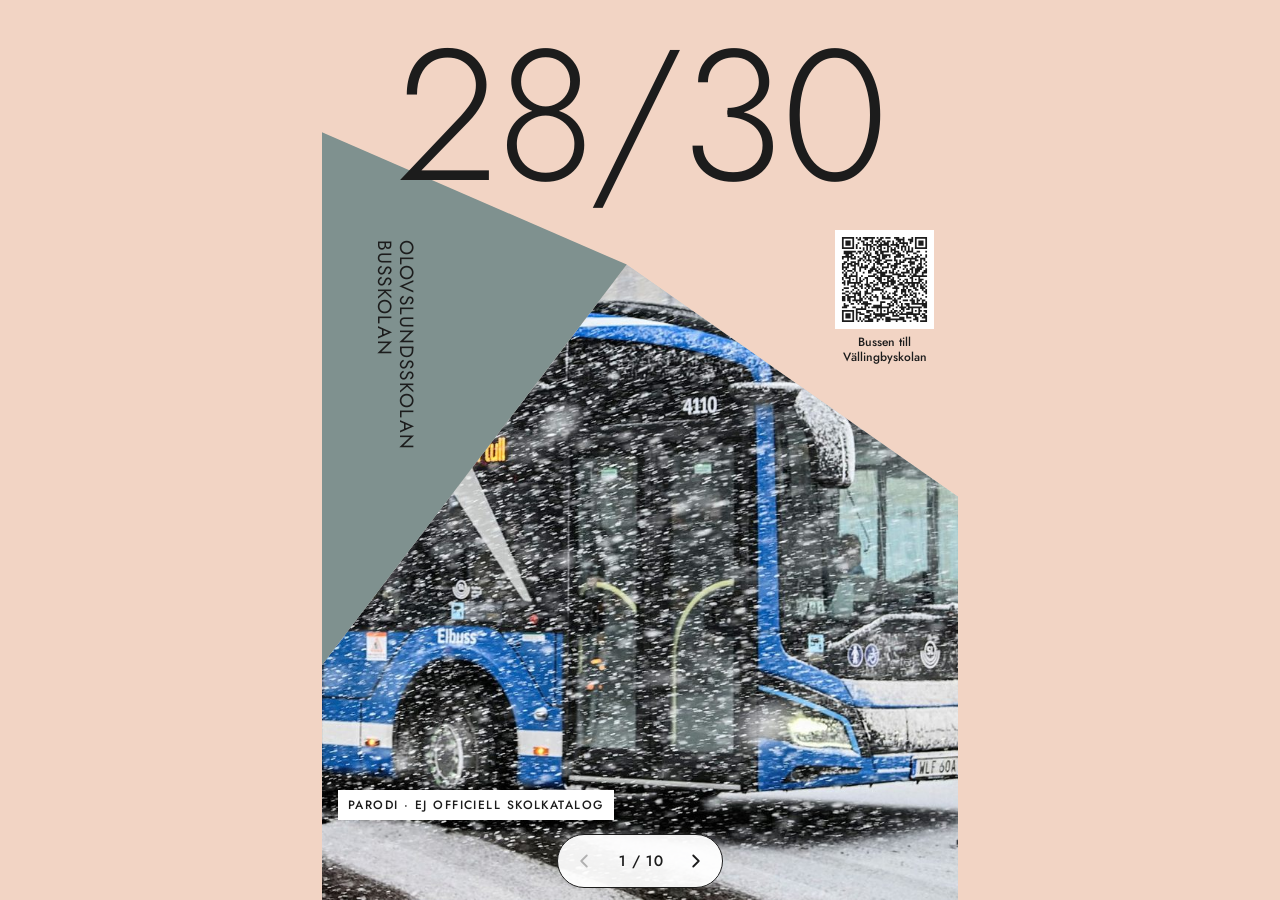
==== site/index.html @ 9726ee23 "Lägg till svajpbar hemsida för skolkatalogen 28/30 Statisk sida i site/ med tio sidor som bläddras i" ====
<!doctype html>
<html lang="sv">
<head>
<meta charset="utf-8">
<meta name="viewport" content="width=device-width, initial-scale=1, viewport-fit=cover">
<meta http-equiv="Content-Security-Policy" content="default-src 'self'; img-src 'self' data:; style-src 'self' 'unsafe-inline'; font-src 'self'; script-src 'self'; object-src 'none'; base-uri 'none'; form-action 'none'">
<title>Skolkatalog 28/30 · Olovslundsskolan (parodi)</title>
<meta name="description" content="En parodi på skolkatalogen: varje klass får en buss i stället för ett klassfoto. Skriv under protestlistan mot evakueringen av Olovslundsskolan.">
<link rel="canonical" href="https://www.lokalevakueringolovslundsskolan.nu/">
<meta name="theme-color" content="#F2D4C4">
<meta property="og:type" content="website">
<meta property="og:locale" content="sv_SE">
<meta property="og:url" content="https://www.lokalevakueringolovslundsskolan.nu/">
<meta property="og:title" content="Skolkatalog 28/30 · Olovslundsskolan (parodi)">
<meta property="og:description" content="Varje klass får en buss i stället för ett klassfoto. Skriv under protestlistan mot evakueringen av Olovslundsskolan.">
<meta property="og:image" content="https://www.lokalevakueringolovslundsskolan.nu/img/og-bild.jpg">
<meta name="twitter:card" content="summary_large_image">
<link rel="icon" href="favicon.svg" type="image/svg+xml">
<link rel="preload" href="fonts/jost-latin-300-normal.woff2" as="font" type="font/woff2" crossorigin>
<link rel="preload" href="fonts/jost-latin-500-normal.woff2" as="font" type="font/woff2" crossorigin>
<link rel="stylesheet" href="styles.css">
</head>
<body>
<main class="deck" id="deck" aria-label="Skolkatalog 28/30, bläddra i sidled">

  <section class="slide slide--cover" id="sida-1" aria-label="Sida 1 av 10: omslag">
    <div class="cover">
      <div class="cover__photo">
        <img src="img/buss-4110-linje2.jpg" alt="Blå elbuss på linje 2 mot Norrtull i kraftigt snöfall">
      </div>
      <div class="cover__triangle" aria-hidden="true"></div>
      <h1 class="cover__year"><span class="visually-hidden">Skolkatalog </span>28/30</h1>
      <p class="cover__schools">Olovslundsskolan<br>Busskolan</p>
      <a class="cover__qr" href="https://www.google.com/maps/dir//V%C3%A4llingbyskolan,+Stockholm/data=!4m4!4m3!2m1!5e0!3e3" rel="noopener">
        <img src="img/qr-bussresa.svg" alt="">
        <span>Bussen till<br>Vällingbyskolan</span>
      </a>
      <p class="cover__parody">Parodi · ej officiell skolkatalog</p>
    </div>
  </section>

  <section class="slide" id="sida-2" aria-label="Sida 2 av 10: läs först">
    <span class="corner" aria-hidden="true"></span>
    <div class="page">
      <p class="kicker">Skolkatalog 28/30</p>
      <h2 class="intro__title">Det här är ingen vanlig skolkatalog</h2>
      <p class="lead">Det är en parodi. I stället för klassfoton visar varje klass en buss. Om förslaget går igenom flyttar Olovslundsskolan till en paviljong i Vällingby, och de yngsta eleverna till Ålstensskolan. Då blir bussen en del av skoldagen för många barn.</p>

      <h3 class="intro__sub">Vad kommunen säger</h3>
      <p class="source">Sammanfattning av föräldrarnas anteckningar från mötet med förvaltningen och rektor.</p>
      <ol class="points">
        <li><div><strong>Varför evakuering?</strong>Ett föreläggande från miljöförvaltningen 2017 om bristande ventilation, och tekniska installationer som nått slutet av sin livslängd. En planerad utbyggnad stoppades på grund av minskande elevkullar, och ett nytt inriktningsbeslut togs i juni 2025.</div></li>
        <li><div><strong>Förslaget</strong>Enligt förvaltningen finns ingen enskild skola i Bromma som kan ta emot alla elever. Den stora paviljongen i Vällingby, plus Ålstensskolan för de yngre eleverna, beskrivs som den enda tillgängliga lösningen.</div></li>
        <li><div><strong>Varför inte en paviljong i närområdet?</strong>Föräldrar har frågat varför man inte bygger en lokal paviljong och lånar specialsalar på skolor i närheten. Svaret: skolan kan inte evakueras delvis eftersom ventilationen inte går att stänga av i sektioner, och schemat för lärarna blir ohållbart över för många enheter. Rektor delar den bedömningen.</div></li>
        <li><div><strong>Var är underlaget?</strong>Föräldrar har bett om underlag som visar varför andra lösningar och tomter valts bort. Förvaltningen medger att det finns väldigt lite dokumentation, eftersom bedömningarna görs löpande av handläggare innan tjänsteutlåtandet skrivs.</div></li>
      </ol>

      <div class="ctas">
        <a class="cta" href="https://www.skrivunder.com/stoppa_evakueringen_av_olovslundsskolan_till_vallingbyskolan" rel="noopener">
          <img src="img/qr-protestlista.svg" alt="">
          <span><span class="cta__title">Skriv under protestlistan</span><span class="cta__text">Stoppa evakueringen av Olovslundsskolan till Vällingbyskolan</span></span>
        </a>
        <a class="cta" href="https://www.google.com/maps/dir//V%C3%A4llingbyskolan,+Stockholm/data=!4m4!4m3!2m1!5e0!3e3" rel="noopener">
          <img src="img/qr-bussresa.svg" alt="">
          <span><span class="cta__title">Testa resan själv</span><span class="cta__text">Med buss från där du står till Vällingbyskolan (Google Maps)</span></span>
        </a>
      </div>

      <p class="contact">Kontakt: <a href="mailto:olovslundsskolanforaldrar@gmail.com">olovslundsskolanforaldrar@gmail.com</a></p>
      <p class="footnote">Parodi. Inte utgiven av Olovslundsskolan, Stockholms stad eller SL.</p>
    </div>
  </section>

  <section class="slide" id="sida-3" aria-label="Sida 3 av 10: förskoleklass">
    <span class="corner" aria-hidden="true"></span>
    <div class="page">
      <header class="year"><span class="year__num" aria-hidden="true">F</span><h2 class="year__label">Förskoleklass</h2></header>
      <div class="cards">
        <figure class="card card--big">
          <div class="photo" style="--pos: 70% 50%"><img src="img/buss-4110-linje2.jpg" alt="Blå elbuss på linje 2 mot Norrtull i kraftigt snöfall" loading="lazy"><span class="badge">Linje 2</span></div>
          <figcaption>Klass FA</figcaption>
        </figure>
        <figure class="card">
          <div class="photo" style="--pos: 60% 55%"><img src="img/gula-husen.jpg" alt="Röda bussar på en snöig väg mellan gula trähus" loading="lazy"></div>
          <figcaption>Klass FB</figcaption>
        </figure>
        <figure class="card">
          <div class="photo" style="--pos: 40% 45%"><img src="img/ledbuss-445.jpg" alt="Röd ledbuss med skylten 445 Slussen, snett i ett dike i snön" loading="lazy"><span class="badge">Linje 445</span></div>
          <figcaption>Klass FC</figcaption>
        </figure>
      </div>
    </div>
  </section>

  <section class="slide" id="sida-4" aria-label="Sida 4 av 10: årskurs 1">
    <span class="corner" aria-hidden="true"></span>
    <div class="page">
      <header class="year"><span class="year__num" aria-hidden="true">1</span><h2 class="year__label">Årskurs 1</h2></header>
      <div class="cards">
        <figure class="card card--big">
          <div class="photo" style="--pos: 50% 45%"><img src="img/buss-5536.jpg" alt="Människor i varselvästar och vinterkläder trycker på en röd buss i blåskymning" loading="lazy"></div>
          <figcaption>Klass 1A</figcaption>
        </figure>
        <figure class="card">
          <div class="photo" style="--pos: 30% 55%"><img src="img/scania-1615.jpg" alt="Röd Scania-buss på en snöig väg" loading="lazy"></div>
          <figcaption>Klass 1B</figcaption>
        </figure>
        <figure class="card">
          <div class="photo" style="--pos: 75% 50%"><img src="img/scania-1613.jpg" alt="Röd Scania-buss täckt av snö på en skogsväg" loading="lazy"></div>
          <figcaption>Klass 1C</figcaption>
        </figure>
      </div>
    </div>
  </section>

  <section class="slide" id="sida-5" aria-label="Sida 5 av 10: årskurs 2">
    <span class="corner" aria-hidden="true"></span>
    <div class="page">
      <header class="year"><span class="year__num" aria-hidden="true">2</span><h2 class="year__label">Årskurs 2</h2></header>
      <div class="cards">
        <figure class="card card--big">
          <div class="photo"><img src="img/bla-bussar-snostorm.jpg" alt="Blå bussar i kraftigt snöfall på en trafikled" loading="lazy"></div>
          <figcaption>Klass 2A</figcaption>
        </figure>
        <figure class="card">
          <div class="photo" style="--zoom: 1.6; --origin: 85% 30%"><img src="img/buss-4110-linje2.jpg" alt="Fronten på en blå elbuss med skylten 2 Norrtull i snöfall" loading="lazy"><span class="badge">Linje 2</span></div>
          <figcaption>Klass 2B</figcaption>
        </figure>
        <figure class="card">
          <div class="photo" style="--zoom: 1.6; --origin: 30% 35%"><img src="img/ledbuss-445.jpg" alt="Skylten 445 Slussen på en röd ledbuss i ett dike" loading="lazy"><span class="badge">Linje 445</span></div>
          <figcaption>Klass 2C</figcaption>
        </figure>
      </div>
    </div>
  </section>

  <section class="slide" id="sida-6" aria-label="Sida 6 av 10: årskurs 3">
    <span class="corner" aria-hidden="true"></span>
    <div class="page">
      <header class="year"><span class="year__num" aria-hidden="true">3</span><h2 class="year__label">Årskurs 3</h2></header>
      <div class="cards">
        <figure class="card card--big">
          <div class="photo" style="--pos: 50% 65%; --zoom: 1.15; --origin: 70% 60%"><img src="img/gula-husen.jpg" alt="Röda bussar som kört fast på en snöig väg, gula trähus i bakgrunden" loading="lazy"></div>
          <figcaption>Klass 3A</figcaption>
        </figure>
        <figure class="card">
          <div class="photo" style="--zoom: 1.5; --origin: 40% 55%"><img src="img/buss-5536.jpg" alt="Människor som trycker på en röd buss i snön" loading="lazy"></div>
          <figcaption>Klass 3B</figcaption>
        </figure>
        <figure class="card">
          <div class="photo" style="--zoom: 1.6; --origin: 25% 75%"><img src="img/scania-1615.jpg" alt="Fronten på en röd Scania-buss i snö" loading="lazy"></div>
          <figcaption>Klass 3C</figcaption>
        </figure>
      </div>
    </div>
  </section>

  <section class="slide" id="sida-7" aria-label="Sida 7 av 10: årskurs 4">
    <span class="corner" aria-hidden="true"></span>
    <div class="page">
      <header class="year"><span class="year__num" aria-hidden="true">4</span><h2 class="year__label">Årskurs 4</h2></header>
      <div class="cards">
        <figure class="card card--big">
          <div class="photo" style="--pos: 50% 60%; --zoom: 1.25; --origin: 75% 60%"><img src="img/scania-1613.jpg" alt="Snötäckt röd Scania-buss med fler bussar bakom på en skogsväg" loading="lazy"></div>
          <figcaption>Klass 4A</figcaption>
        </figure>
        <figure class="card">
          <div class="photo" style="--zoom: 1.5; --origin: 20% 55%"><img src="img/bla-bussar-snostorm.jpg" alt="Blå buss bakifrån i snöoväder" loading="lazy"></div>
          <figcaption>Klass 4B</figcaption>
        </figure>
        <figure class="card">
          <div class="photo" style="--zoom: 1.6; --origin: 45% 55%"><img src="img/buss-4110-linje2.jpg" alt="Sidan på en blå elbuss på linje 2 i snöfall" loading="lazy"><span class="badge">Linje 2</span></div>
          <figcaption>Klass 4C</figcaption>
        </figure>
      </div>
    </div>
  </section>

  <section class="slide" id="sida-8" aria-label="Sida 8 av 10: årskurs 5">
    <span class="corner" aria-hidden="true"></span>
    <div class="page">
      <header class="year"><span class="year__num" aria-hidden="true">5</span><h2 class="year__label">Årskurs 5</h2></header>
      <div class="cards cards--two">
        <figure class="card card--big">
          <div class="photo" style="--pos: 50% 55%; --zoom: 1.2; --origin: 60% 55%"><img src="img/ledbuss-445.jpg" alt="Röd ledbuss på linje 445 mot Slussen, snett i ett dike" loading="lazy"><span class="badge">Linje 445</span></div>
          <figcaption>Klass 5A</figcaption>
        </figure>
        <figure class="card card--big">
          <div class="photo" style="--zoom: 1.5; --origin: 20% 45%"><img src="img/gula-husen.jpg" alt="Gula trähus och röda bussar längre bort på en snöig väg" loading="lazy"></div>
          <figcaption>Klass 5B</figcaption>
        </figure>
      </div>
    </div>
  </section>

  <section class="slide" id="sida-9" aria-label="Sida 9 av 10: årskurs 6">
    <span class="corner" aria-hidden="true"></span>
    <div class="page">
      <header class="year"><span class="year__num" aria-hidden="true">6</span><h2 class="year__label">Årskurs 6</h2></header>
      <div class="cards cards--two">
        <figure class="card card--big">
          <div class="photo" style="--pos: 50% 35%; --zoom: 1.1; --origin: 70% 40%"><img src="img/buss-5536.jpg" alt="Röd buss framför ett tegelhus i blåskymning, människor trycker på bussen" loading="lazy"></div>
          <figcaption>Klass 6A</figcaption>
        </figure>
        <figure class="card card--big">
          <div class="photo" style="--zoom: 1.35; --origin: 80% 50%"><img src="img/scania-1615.jpg" alt="Röda bussar på en snöig väg mellan snötyngda granar" loading="lazy"></div>
          <figcaption>Klass 6B</figcaption>
        </figure>
      </div>
    </div>
  </section>

  <section class="slide" id="sida-10" aria-label="Sida 10 av 10: bildlogg">
    <span class="corner" aria-hidden="true"></span>
    <div class="page">
      <h2 class="log__title">Bildlogg</h2>
      <ol class="log">
        <li><span class="log__num">1</span><span>Blå elbuss, vagn 4110, linje 2 mot Norrtull<span class="log__meta">Används: omslag, FA, 2B, 4C · Fotograf/källa: ej angiven</span></span></li>
        <li><span class="log__num">2</span><span>Blå MAN-bussar i snöoväder<span class="log__meta">Används: 2A, 4B · Fotograf/källa: ej angiven</span></span></li>
        <li><span class="log__num">3</span><span>Orange bussar med skylten ”Bergvik”<span class="log__meta">Ej använd · Fotograf/källa: ej angiven</span></span></li>
        <li><span class="log__num">4</span><span>Röd Scania-buss, vagn 1615<span class="log__meta">Används: 1B, 3C, 6B · Fotograf/källa: ej angiven</span></span></li>
        <li><span class="log__num">5</span><span>Röd Scania-buss, vagn 1613<span class="log__meta">Används: 1C, 4A · Fotograf/källa: ej angiven</span></span></li>
        <li><span class="log__num">6</span><span>Stillbild ur video med ett mediehus logotyp<span class="log__meta">Ej använd · Fotograf/källa: ej angiven</span></span></li>
        <li><span class="log__num">7</span><span>Snöig väg med gula trähus och röda bussar<span class="log__meta">Används: FB, 3A, 5B · Fotograf/källa: ej angiven</span></span></li>
        <li><span class="log__num">8</span><span>Röd buss, vagn 5536, människor som trycker<span class="log__meta">Används: 1A, 3B, 6A · Fotograf/källa: ej angiven</span></span></li>
        <li><span class="log__num">9</span><span>Röd ledbuss, vagn 3842, linje 445 mot Slussen<span class="log__meta">Används: FC, 2C, 5A · Fotograf/källa: ej angiven</span></span></li>
        <li><span class="log__num">10</span><span>Omslaget 25/26, förlaga för layouten<span class="log__meta">Ej använd · Fotograf/källa: ej angiven</span></span></li>
      </ol>
      <p class="contact">Kontakt: <a href="mailto:olovslundsskolanforaldrar@gmail.com">olovslundsskolanforaldrar@gmail.com</a></p>
    </div>
  </section>

</main>

<nav class="pager pager--start" aria-label="Bläddra mellan sidorna">
  <button type="button" id="prev" aria-label="Föregående sida" disabled>
    <svg width="22" height="22" viewBox="0 0 24 24" fill="none" stroke="currentColor" stroke-width="2" stroke-linecap="round" stroke-linejoin="round" aria-hidden="true"><path d="M15 18l-6-6 6-6"/></svg>
  </button>
  <span class="pager__count" id="count" aria-live="polite">1 / 10</span>
  <button type="button" id="next" aria-label="Nästa sida">
    <svg width="22" height="22" viewBox="0 0 24 24" fill="none" stroke="currentColor" stroke-width="2" stroke-linecap="round" stroke-linejoin="round" aria-hidden="true"><path d="M9 6l6 6-6 6"/></svg>
  </button>
</nav>

<script src="app.js"></script>
</body>
</html>
---- site/styles.css ----
@font-face {
  font-family: "Jost";
  font-style: normal;
  font-weight: 300;
  font-display: swap;
  src: url("fonts/jost-latin-300-normal.woff2") format("woff2");
}
@font-face {
  font-family: "Jost";
  font-style: normal;
  font-weight: 400;
  font-display: swap;
  src: url("fonts/jost-latin-400-normal.woff2") format("woff2");
}
@font-face {
  font-family: "Jost";
  font-style: normal;
  font-weight: 500;
  font-display: swap;
  src: url("fonts/jost-latin-500-normal.woff2") format("woff2");
}
@font-face {
  font-family: "Jost";
  font-style: normal;
  font-weight: 600;
  font-display: swap;
  src: url("fonts/jost-latin-600-normal.woff2") format("woff2");
}

:root {
  --peach: #F2D4C4;
  --paper: #FBF3EE;
  --slate: #7F918F;
  --ink: #1C1C1C;
  --muted: #4A4A4A;
  --rule: #9A8F88;
  --photo-bg: #D9CFC8;
  --pager-space: calc(88px + env(safe-area-inset-bottom));
  color-scheme: light;
}

* { box-sizing: border-box; }

html, body {
  margin: 0;
  height: 100%;
  background: var(--paper);
  color: var(--ink);
  font-family: "Jost", "Futura", "Century Gothic", system-ui, sans-serif;
  -webkit-text-size-adjust: 100%;
}
body { overflow: hidden; }

a { color: var(--ink); }
a:hover { color: #5E6E6C; }
:focus-visible { outline: 3px solid var(--ink); outline-offset: 3px; }

.visually-hidden {
  position: absolute;
  width: 1px;
  height: 1px;
  overflow: hidden;
  clip: rect(0 0 0 0);
  white-space: nowrap;
}

/* Bläddring: en sida per skärm, sidled med snäpp */
.deck {
  position: fixed;
  inset: 0;
  display: flex;
  overflow-x: auto;
  overflow-y: hidden;
  scroll-snap-type: x mandatory;
  overscroll-behavior-x: contain;
  scroll-behavior: smooth;
  scrollbar-width: none;
}
.deck::-webkit-scrollbar { display: none; }

.slide {
  position: relative;
  flex: 0 0 100%;
  width: 100%;
  height: 100%;
  overflow-x: hidden;
  overflow-y: auto;
  scroll-snap-align: start;
  scroll-snap-stop: always;
  background: var(--paper);
}

.page {
  position: relative;
  width: 100%;
  max-width: 720px;
  max-width: max(340px, min(720px, calc((100vh - 96px) / 1.44)));
  max-width: max(340px, min(720px, calc((100dvh - 96px) / 1.44)));
  margin: 0 auto;
  padding: clamp(28px, 6vw, 56px) clamp(16px, 5vw, 48px) var(--pager-space);
}

.corner {
  position: absolute;
  top: 0;
  right: 0;
  width: clamp(84px, 19vw, 150px);
  aspect-ratio: 150 / 190;
  background: var(--slate);
  clip-path: polygon(0 0, 100% 0, 100% 100%);
  pointer-events: none;
}

/* Omslag */
.slide--cover {
  display: flex;
  justify-content: center;
  overflow: hidden;
  background: var(--peach);
}
.cover {
  position: relative;
  flex: none;
  height: 100%;
  width: min(100%, calc(100vh * 0.707));
  width: min(100%, calc(100dvh * 0.707));
  container-type: inline-size;
  background: var(--peach);
  overflow: hidden;
}
.cover__photo {
  position: absolute;
  inset: 26% 0 0 0;
  background: #BFC8CC;
  clip-path: polygon(47.9% 4.6%, 100% 39.5%, 100% 100%, 0 100%, 0 64.7%);
}
.cover__photo img {
  display: block;
  width: 100%;
  height: 100%;
  object-fit: cover;
  object-position: 88% 50%;
}
.cover__triangle {
  position: absolute;
  inset: 0;
  background: var(--slate);
  clip-path: polygon(0 14.7%, 47.9% 29.4%, 0 73.9%);
}
.cover__year {
  position: absolute;
  left: 11.6cqw;
  top: 2.5%;
  margin: 0;
  font-weight: 300;
  font-size: 29.2cqw;
  line-height: 1;
  letter-spacing: -0.01em;
}
.cover__schools {
  position: absolute;
  left: 7.8cqw;
  top: 26.7%;
  margin: 0;
  writing-mode: vertical-rl;
  font-weight: 400;
  font-size: clamp(13px, 3cqw, 24px);
  line-height: 1.2;
  letter-spacing: 0.06em;
  text-transform: uppercase;
}
.cover__qr {
  position: absolute;
  right: 3.8cqw;
  top: 25.5%;
  width: clamp(84px, 15.6cqw, 124px);
  display: flex;
  flex-direction: column;
  align-items: center;
  gap: 6px;
  color: var(--ink);
  text-decoration: none;
  font-size: 12px;
  font-weight: 500;
  line-height: 1.25;
  text-align: center;
}
.cover__qr img {
  display: block;
  width: 100%;
  aspect-ratio: 1;
  background: #FFFFFF;
}
.cover__parody {
  position: absolute;
  left: 16px;
  bottom: calc(80px + env(safe-area-inset-bottom));
  margin: 0;
  background: #FFFFFF;
  font-size: 12px;
  font-weight: 500;
  letter-spacing: 0.12em;
  text-transform: uppercase;
  padding: 6px 10px;
}

/* Årskurssidor */
.year {
  display: flex;
  align-items: flex-end;
  gap: clamp(12px, 3vw, 20px);
  padding-bottom: clamp(14px, 3vw, 20px);
  border-bottom: 2px solid var(--ink);
}
.year__num {
  font-weight: 300;
  font-size: clamp(72px, 16vw, 120px);
  line-height: 0.8;
}
.year__label {
  margin: 0;
  padding-bottom: 4px;
  font-weight: 500;
  font-size: clamp(15px, 3.4vw, 20px);
  letter-spacing: 0.22em;
  text-transform: uppercase;
}

.cards {
  margin-top: clamp(18px, 4vw, 28px);
  display: grid;
  grid-template-columns: repeat(2, minmax(0, 1fr));
  gap: clamp(18px, 4vw, 30px) clamp(12px, 3vw, 24px);
}
.card {
  margin: 0;
  display: flex;
  flex-direction: column;
  gap: clamp(6px, 1.6vw, 12px);
}
.card--big { grid-column: 1 / -1; }
.photo {
  position: relative;
  overflow: hidden;
  background: var(--photo-bg);
  aspect-ratio: 337 / 290;
}
.card--big .photo { aspect-ratio: 698 / 380; }
.cards--two .card--big .photo { aspect-ratio: 698 / 360; }
.photo img {
  display: block;
  width: 100%;
  height: 100%;
  object-fit: cover;
  object-position: var(--pos, 50% 50%);
  transform: scale(var(--zoom, 1));
  transform-origin: var(--origin, 50% 50%);
}
.badge {
  position: absolute;
  left: 0;
  top: 0;
  background: var(--ink);
  color: #FFFFFF;
  font-weight: 600;
  font-size: clamp(13px, 2.6vw, 18px);
  line-height: 1;
  padding: 0.45em 0.7em;
}
.card figcaption {
  font-weight: 500;
  font-size: clamp(20px, 4.8vw, 30px);
  line-height: 1.1;
}

/* Läs först */
.kicker {
  margin: 0;
  font-size: 14px;
  font-weight: 500;
  letter-spacing: 0.22em;
  text-transform: uppercase;
}
.intro__title {
  margin: 14px 0 0;
  max-width: 15ch;
  font-weight: 500;
  font-size: clamp(32px, 7vw, 46px);
  line-height: 1.05;
  text-wrap: balance;
}
.lead {
  margin: 18px 0 0;
  max-width: 60ch;
  font-size: clamp(17px, 3.6vw, 19px);
  line-height: 1.5;
}
.intro__sub {
  margin: 32px 0 0;
  font-weight: 500;
  font-size: 24px;
  line-height: 1.2;
}
.source {
  margin: 4px 0 0;
  font-size: 14px;
  line-height: 1.4;
  color: var(--muted);
}
.points {
  list-style: none;
  margin: 14px 0 0;
  padding: 0;
  counter-reset: punkt;
}
.points li {
  display: grid;
  grid-template-columns: 32px minmax(0, 1fr);
  gap: 8px;
  padding: 12px 0 14px;
  border-top: 1px solid var(--rule);
  font-size: 15px;
  line-height: 1.5;
}
.points li:first-child { border-top: 2px solid var(--ink); }
.points li::before {
  counter-increment: punkt;
  content: counter(punkt);
  font-weight: 300;
  font-size: 26px;
  line-height: 1;
}
.points strong {
  display: block;
  margin-bottom: 2px;
  font-weight: 600;
  font-size: 16px;
}
.ctas {
  margin-top: 28px;
  display: grid;
  grid-template-columns: repeat(auto-fit, minmax(min(100%, 280px), 1fr));
  gap: 14px;
}
.cta {
  display: flex;
  align-items: center;
  gap: 16px;
  min-height: 64px;
  padding: 16px;
  background: #FFFFFF;
  border: 2px solid var(--ink);
  color: var(--ink);
  text-decoration: none;
}
.cta:hover { background: #F7EDE7; color: var(--ink); }
.cta img { flex: none; width: 112px; height: 112px; }
.cta__title {
  display: block;
  font-weight: 500;
  font-size: 21px;
  line-height: 1.15;
}
.cta__text {
  display: block;
  margin-top: 4px;
  font-size: 15px;
  line-height: 1.4;
  text-decoration: underline;
}
@media (max-width: 560px) {
  .cta img { display: none; }
}
.contact {
  margin: 28px 0 0;
  font-size: 16px;
  line-height: 1.5;
}
.footnote {
  margin: 6px 0 0;
  font-size: 13px;
  line-height: 1.4;
  color: var(--muted);
}

/* Bildlogg */
.log__title {
  margin: 0;
  padding-bottom: clamp(14px, 3vw, 20px);
  border-bottom: 2px solid var(--ink);
  font-weight: 500;
  font-size: clamp(15px, 3.4vw, 20px);
  letter-spacing: 0.22em;
  text-transform: uppercase;
  margin-right: clamp(60px, 14vw, 110px);
}
.log {
  list-style: none;
  margin: 28px 0 0;
  padding: 0;
  border-top: 2px solid var(--ink);
}
.log li {
  display: grid;
  grid-template-columns: 36px minmax(0, 1fr);
  gap: 8px;
  padding: 10px 0;
  border-bottom: 1px solid var(--rule);
  font-size: 15px;
  line-height: 1.4;
}
.log li:last-child { border-bottom: 2px solid var(--ink); }
.log__num { font-weight: 600; }
.log__meta {
  display: block;
  margin-top: 2px;
  font-size: 13px;
  color: var(--muted);
}

/* Bläddringsknappar */
.pager {
  position: fixed;
  left: 50%;
  bottom: calc(12px + env(safe-area-inset-bottom));
  transform: translateX(-50%);
  z-index: 10;
  display: flex;
  align-items: center;
  gap: 2px;
  padding: 4px;
  background: rgba(255, 255, 255, 0.94);
  border: 1.5px solid var(--ink);
  border-radius: 999px;
}
.pager button {
  display: grid;
  place-items: center;
  width: 44px;
  height: 44px;
  padding: 0;
  border: 0;
  border-radius: 50%;
  background: transparent;
  color: var(--ink);
  cursor: pointer;
}
.pager button:hover:not(:disabled) { background: var(--paper); }
.pager button:disabled { opacity: 0.3; cursor: default; }
.pager__count {
  min-width: 64px;
  text-align: center;
  font-weight: 500;
  font-size: 15px;
  font-variant-numeric: tabular-nums;
}
.pager--start #next { animation: nudge 1.6s ease-in-out 1s 3; }
@keyframes nudge {
  0%, 100% { transform: translateX(0); }
  50% { transform: translateX(5px); }
}

@media (prefers-reduced-motion: reduce) {
  .deck { scroll-behavior: auto; }
  .pager--start #next { animation: none; }
}
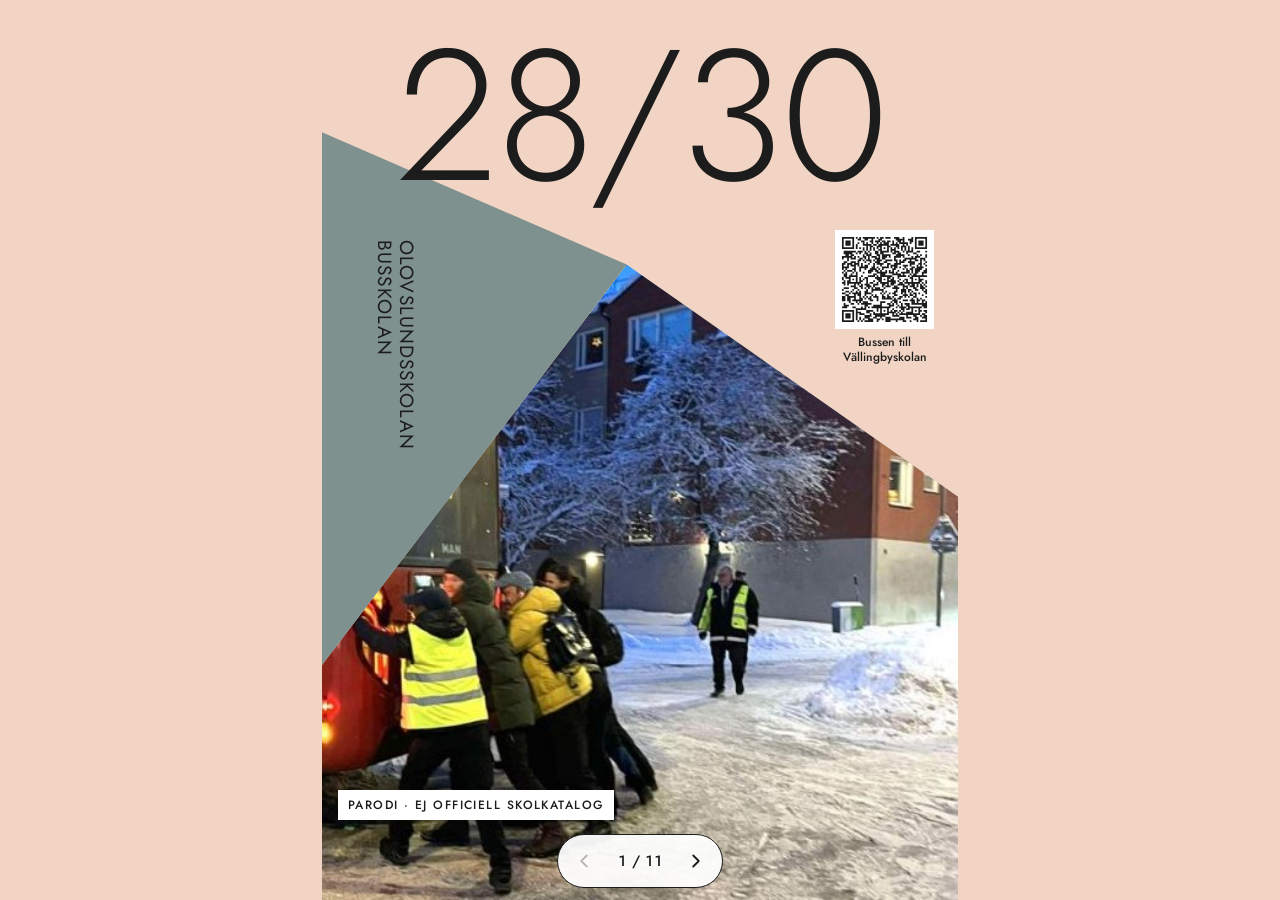
==== commit 43768411: "Ny argumentsida, ny omslagsbild och rättade texter - Ny sida 3 med frågor till politikerna och alla " ====
--- a/site/index.html
+++ b/site/index.html
@@ -23,10 +23,10 @@
 <body>
 <main class="deck" id="deck" aria-label="Skolkatalog 28/30, bläddra i sidled">
 
-  <section class="slide slide--cover" id="sida-1" aria-label="Sida 1 av 10: omslag">
+  <section class="slide slide--cover" id="sida-1" aria-label="Sida 1 av 11: omslag">
     <div class="cover">
       <div class="cover__photo">
-        <img src="img/buss-4110-linje2.jpg" alt="Blå elbuss på linje 2 mot Norrtull i kraftigt snöfall">
+        <img src="img/cover-buss.jpg" alt="Människor i varselvästar och vinterkläder trycker på en röd buss i snön, i blåskymning">
       </div>
       <div class="cover__triangle" aria-hidden="true"></div>
       <h1 class="cover__year"><span class="visually-hidden">Skolkatalog </span>28/30</h1>
@@ -39,18 +39,18 @@
     </div>
   </section>
 
-  <section class="slide" id="sida-2" aria-label="Sida 2 av 10: läs först">
+  <section class="slide" id="sida-2" aria-label="Sida 2 av 11: läs först">
     <span class="corner" aria-hidden="true"></span>
     <div class="page">
       <p class="kicker">Skolkatalog 28/30</p>
       <h2 class="intro__title">Det här är ingen vanlig skolkatalog</h2>
-      <p class="lead">Det är en parodi. I stället för klassfoton visar varje klass en buss. Om förslaget går igenom flyttar Olovslundsskolan till en paviljong i Vällingby, och de yngsta eleverna till Ålstensskolan. Då blir bussen en del av skoldagen för många barn.</p>
+      <p class="lead">Det är en parodi. I stället för klassfoton visar varje klass en buss. Om förslaget går igenom flyttar de yngsta eleverna, från förskoleklass till årskurs 3, till Vällingbyskolan och åker buss dit varje dag. Då blir bussen en del av skoldagen för många barn.</p>
 
       <h3 class="intro__sub">Vad kommunen säger</h3>
       <p class="source">Sammanfattning av föräldrarnas anteckningar från mötet med förvaltningen och rektor.</p>
       <ol class="points">
         <li><div><strong>Varför evakuering?</strong>Ett föreläggande från miljöförvaltningen 2017 om bristande ventilation, och tekniska installationer som nått slutet av sin livslängd. En planerad utbyggnad stoppades på grund av minskande elevkullar, och ett nytt inriktningsbeslut togs i juni 2025.</div></li>
-        <li><div><strong>Förslaget</strong>Enligt förvaltningen finns ingen enskild skola i Bromma som kan ta emot alla elever. Den stora paviljongen i Vällingby, plus Ålstensskolan för de yngre eleverna, beskrivs som den enda tillgängliga lösningen.</div></li>
+        <li><div><strong>Förslaget</strong>Enligt förvaltningen finns ingen enskild skola i Bromma som kan ta emot alla elever. Förskoleklass till årskurs 3 föreslås gå på Vällingbyskolan, med buss från Olovslund, och äldre elever på Ålstensskolan. Det beskrivs som den enda tillgängliga lösningen.</div></li>
         <li><div><strong>Varför inte en paviljong i närområdet?</strong>Föräldrar har frågat varför man inte bygger en lokal paviljong och lånar specialsalar på skolor i närheten. Svaret: skolan kan inte evakueras delvis eftersom ventilationen inte går att stänga av i sektioner, och schemat för lärarna blir ohållbart över för många enheter. Rektor delar den bedömningen.</div></li>
         <li><div><strong>Var är underlaget?</strong>Föräldrar har bett om underlag som visar varför andra lösningar och tomter valts bort. Förvaltningen medger att det finns väldigt lite dokumentation, eftersom bedömningarna görs löpande av handläggare innan tjänsteutlåtandet skrivs.</div></li>
       </ol>
@@ -62,7 +62,7 @@
         </a>
         <a class="cta" href="https://www.google.com/maps/dir//V%C3%A4llingbyskolan,+Stockholm/data=!4m4!4m3!2m1!5e0!3e3" rel="noopener">
           <img src="img/qr-bussresa.svg" alt="">
-          <span><span class="cta__title">Testa resan själv</span><span class="cta__text">Med buss från där du står till Vällingbyskolan (Google Maps)</span></span>
+          <span><span class="cta__title">Testa bussresan själv</span><span class="cta__text">Kommunen säger att den ska ta max 15 minuter. Prova från där du står (Google Maps)</span></span>
         </a>
       </div>
 
@@ -71,7 +71,40 @@
     </div>
   </section>
 
-  <section class="slide" id="sida-3" aria-label="Sida 3 av 10: förskoleklass">
+  <section class="slide" id="sida-3" aria-label="Sida 3 av 11: varför är det här den bästa lösningen?">
+    <span class="corner" aria-hidden="true"></span>
+    <div class="page">
+      <p class="kicker">Fråga till politikerna</p>
+      <h2 class="ask__title">Varför är det här den bästa lösningen?</h2>
+      <p class="ask__lead">Bakom varje kalkyl och utredning finns ett barn. Några är bara sex år.</p>
+      <p class="ask__story">Ett barn börjar förskoleklass hösten 2027. Året därpå flyttas skolan ungefär sju kilometer bort. Varje morgon och varje eftermiddag, i två år, åker barnet buss genom Bromma i rusningstid. Det är två av lågstadiets tre år. De får barnet aldrig tillbaka.</p>
+
+      <ol class="asks">
+        <li>Vem ansvarar för att en sexåring sitter ordentligt, har bältet på och får hjälp av och på bussen?</li>
+        <li>Hur hämtas ett sjukt barn sju kilometer bort i en familj utan bil?</li>
+        <li>Stadens egna regler säger cirka två kilometer till skolan för de yngsta. Varför blir det sju?</li>
+        <li>Varför har inte närliggande skolor som Abrahamsberg, Norra Ängby och Äppelviken, eller en lokal paviljong, utretts på riktigt? Och varför räknades Vällingby utan transport- och kapitalkostnader?</li>
+        <li>Varför fick politikerna beskedet 2,5 år och föräldrarna 2 år, samma dag?</li>
+        <li>Varför ska beslutet fattas nu, när förvaltningen själv medger att det finns väldigt lite dokumentation om vilka andra lösningar som valts bort?</li>
+      </ol>
+
+      <p class="ask__close">Vi ifrågasätter inte renoveringen. Vi frågar varför just de minsta ska betala priset.</p>
+
+      <h3 class="dnr__title">Diarienummer i underlaget</h3>
+      <ul class="dnr">
+        <li><strong>2017-003560</strong><span>Föreläggande om åtgärdsförslag för ventilation och buller, Olovslundsskolan (Miljö- och hälsoskyddsnämnden, 30 oktober 2017)</span></li>
+        <li><strong>2.6.3-9874/2016</strong><span>Inriktningsbeslut om utbyggnad och kapacitetsökning av Olovslundsskolan (Utbildningsnämnden, 21 februari 2019)</span></li>
+        <li><strong>UTBF 2023/7195</strong><span>Olovslundsskolan: verksamhetsanpassningar i samband med underhåll</span></li>
+        <li><strong>SISAB 2025/234</strong><span>Inriktningsbeslut: ombyggnad kök och matsal samt underhåll hus A, Olovslundsskolan</span></li>
+        <li><strong>2.6.3-2606/2018</strong><span>Evakueringsskola med idrottstält i Västerort</span></li>
+        <li><strong>UTBF 2022/240</strong><span>Barnkonsekvensanalys för Matteusskolan: underhåll och evakuering</span></li>
+        <li><strong>UTBF 2023/1126</strong><span>Vällingbyskolans ombyggnation</span></li>
+      </ul>
+      <p class="sources">Källor: yttrande och yrkande om återremiss till Utbildningsnämnden 2026-10-14 med bilagor, samt synpunkter från föräldrar.</p>
+    </div>
+  </section>
+
+  <section class="slide" id="sida-4" aria-label="Sida 4 av 11: förskoleklass">
     <span class="corner" aria-hidden="true"></span>
     <div class="page">
       <header class="year"><span class="year__num" aria-hidden="true">F</span><h2 class="year__label">Förskoleklass</h2></header>
@@ -92,7 +125,7 @@
     </div>
   </section>
 
-  <section class="slide" id="sida-4" aria-label="Sida 4 av 10: årskurs 1">
+  <section class="slide" id="sida-5" aria-label="Sida 5 av 11: årskurs 1">
     <span class="corner" aria-hidden="true"></span>
     <div class="page">
       <header class="year"><span class="year__num" aria-hidden="true">1</span><h2 class="year__label">Årskurs 1</h2></header>
@@ -113,7 +146,7 @@
     </div>
   </section>
 
-  <section class="slide" id="sida-5" aria-label="Sida 5 av 10: årskurs 2">
+  <section class="slide" id="sida-6" aria-label="Sida 6 av 11: årskurs 2">
     <span class="corner" aria-hidden="true"></span>
     <div class="page">
       <header class="year"><span class="year__num" aria-hidden="true">2</span><h2 class="year__label">Årskurs 2</h2></header>
@@ -134,7 +167,7 @@
     </div>
   </section>
 
-  <section class="slide" id="sida-6" aria-label="Sida 6 av 10: årskurs 3">
+  <section class="slide" id="sida-7" aria-label="Sida 7 av 11: årskurs 3">
     <span class="corner" aria-hidden="true"></span>
     <div class="page">
       <header class="year"><span class="year__num" aria-hidden="true">3</span><h2 class="year__label">Årskurs 3</h2></header>
@@ -155,7 +188,7 @@
     </div>
   </section>
 
-  <section class="slide" id="sida-7" aria-label="Sida 7 av 10: årskurs 4">
+  <section class="slide" id="sida-8" aria-label="Sida 8 av 11: årskurs 4">
     <span class="corner" aria-hidden="true"></span>
     <div class="page">
       <header class="year"><span class="year__num" aria-hidden="true">4</span><h2 class="year__label">Årskurs 4</h2></header>
@@ -176,7 +209,7 @@
     </div>
   </section>
 
-  <section class="slide" id="sida-8" aria-label="Sida 8 av 10: årskurs 5">
+  <section class="slide" id="sida-9" aria-label="Sida 9 av 11: årskurs 5">
     <span class="corner" aria-hidden="true"></span>
     <div class="page">
       <header class="year"><span class="year__num" aria-hidden="true">5</span><h2 class="year__label">Årskurs 5</h2></header>
@@ -193,7 +226,7 @@
     </div>
   </section>
 
-  <section class="slide" id="sida-9" aria-label="Sida 9 av 10: årskurs 6">
+  <section class="slide" id="sida-10" aria-label="Sida 10 av 11: årskurs 6">
     <span class="corner" aria-hidden="true"></span>
     <div class="page">
       <header class="year"><span class="year__num" aria-hidden="true">6</span><h2 class="year__label">Årskurs 6</h2></header>
@@ -210,19 +243,19 @@
     </div>
   </section>
 
-  <section class="slide" id="sida-10" aria-label="Sida 10 av 10: bildlogg">
+  <section class="slide" id="sida-11" aria-label="Sida 11 av 11: bildlogg">
     <span class="corner" aria-hidden="true"></span>
     <div class="page">
       <h2 class="log__title">Bildlogg</h2>
       <ol class="log">
-        <li><span class="log__num">1</span><span>Blå elbuss, vagn 4110, linje 2 mot Norrtull<span class="log__meta">Används: omslag, FA, 2B, 4C · Fotograf/källa: ej angiven</span></span></li>
+        <li><span class="log__num">1</span><span>Blå elbuss, vagn 4110, linje 2 mot Norrtull<span class="log__meta">Används: FA, 2B, 4C · Fotograf/källa: ej angiven</span></span></li>
         <li><span class="log__num">2</span><span>Blå MAN-bussar i snöoväder<span class="log__meta">Används: 2A, 4B · Fotograf/källa: ej angiven</span></span></li>
         <li><span class="log__num">3</span><span>Orange bussar med skylten ”Bergvik”<span class="log__meta">Ej använd · Fotograf/källa: ej angiven</span></span></li>
         <li><span class="log__num">4</span><span>Röd Scania-buss, vagn 1615<span class="log__meta">Används: 1B, 3C, 6B · Fotograf/källa: ej angiven</span></span></li>
         <li><span class="log__num">5</span><span>Röd Scania-buss, vagn 1613<span class="log__meta">Används: 1C, 4A · Fotograf/källa: ej angiven</span></span></li>
         <li><span class="log__num">6</span><span>Stillbild ur video med ett mediehus logotyp<span class="log__meta">Ej använd · Fotograf/källa: ej angiven</span></span></li>
         <li><span class="log__num">7</span><span>Snöig väg med gula trähus och röda bussar<span class="log__meta">Används: FB, 3A, 5B · Fotograf/källa: ej angiven</span></span></li>
-        <li><span class="log__num">8</span><span>Röd buss, vagn 5536, människor som trycker<span class="log__meta">Används: 1A, 3B, 6A · Fotograf/källa: ej angiven</span></span></li>
+        <li><span class="log__num">8</span><span>Röd buss, vagn 5536, människor som trycker<span class="log__meta">Används: omslag (utsnitt), 1A, 3B, 6A · Fotograf/källa: ej angiven</span></span></li>
         <li><span class="log__num">9</span><span>Röd ledbuss, vagn 3842, linje 445 mot Slussen<span class="log__meta">Används: FC, 2C, 5A · Fotograf/källa: ej angiven</span></span></li>
         <li><span class="log__num">10</span><span>Omslaget 25/26, förlaga för layouten<span class="log__meta">Ej använd · Fotograf/källa: ej angiven</span></span></li>
       </ol>
@@ -236,7 +269,7 @@
   <button type="button" id="prev" aria-label="Föregående sida" disabled>
     <svg width="22" height="22" viewBox="0 0 24 24" fill="none" stroke="currentColor" stroke-width="2" stroke-linecap="round" stroke-linejoin="round" aria-hidden="true"><path d="M15 18l-6-6 6-6"/></svg>
   </button>
-  <span class="pager__count" id="count" aria-live="polite">1 / 10</span>
+  <span class="pager__count" id="count" aria-live="polite">1 / 11</span>
   <button type="button" id="next" aria-label="Nästa sida">
     <svg width="22" height="22" viewBox="0 0 24 24" fill="none" stroke="currentColor" stroke-width="2" stroke-linecap="round" stroke-linejoin="round" aria-hidden="true"><path d="M9 6l6 6-6 6"/></svg>
   </button>
--- a/site/styles.css
+++ b/site/styles.css
@@ -464,3 +464,96 @@
   .deck { scroll-behavior: auto; }
   .pager--start #next { animation: none; }
 }
+
+/* Argumentsida */
+.ask__title {
+  margin: 14px 0 0;
+  max-width: 14ch;
+  font-weight: 500;
+  font-size: clamp(34px, 8vw, 52px);
+  line-height: 1.02;
+  text-wrap: balance;
+}
+.ask__lead {
+  margin: 20px 0 0;
+  max-width: 24ch;
+  font-weight: 300;
+  font-size: clamp(24px, 5.6vw, 32px);
+  line-height: 1.2;
+  text-wrap: balance;
+}
+.ask__story {
+  margin: 18px 0 0;
+  max-width: 56ch;
+  font-size: clamp(17px, 3.6vw, 19px);
+  line-height: 1.55;
+}
+.asks {
+  list-style: none;
+  margin: 28px 0 0;
+  padding: 0;
+  counter-reset: fraga;
+  border-top: 2px solid var(--ink);
+}
+.asks li {
+  display: grid;
+  grid-template-columns: 36px minmax(0, 1fr);
+  gap: 8px;
+  padding: 14px 0;
+  border-bottom: 1px solid var(--rule);
+  font-weight: 500;
+  font-size: clamp(17px, 3.8vw, 20px);
+  line-height: 1.3;
+}
+.asks li::before {
+  counter-increment: fraga;
+  content: counter(fraga);
+  font-weight: 300;
+  font-size: 28px;
+  line-height: 1;
+}
+.ask__close {
+  margin: 28px 0 0;
+  padding-top: 18px;
+  border-top: 2px solid var(--ink);
+  font-weight: 500;
+  font-size: clamp(22px, 5vw, 28px);
+  line-height: 1.2;
+  text-wrap: balance;
+}
+.dnr__title {
+  margin: 40px 0 0;
+  font-weight: 500;
+  font-size: clamp(15px, 3.4vw, 20px);
+  letter-spacing: 0.22em;
+  text-transform: uppercase;
+}
+.dnr {
+  list-style: none;
+  margin: 12px 0 0;
+  padding: 0;
+  border-top: 2px solid var(--ink);
+}
+.dnr li {
+  display: grid;
+  grid-template-columns: 150px minmax(0, 1fr);
+  gap: 12px;
+  padding: 9px 0;
+  border-bottom: 1px solid var(--rule);
+  font-size: 14px;
+  line-height: 1.4;
+}
+.dnr strong {
+  font-weight: 600;
+  font-variant-numeric: tabular-nums;
+  overflow-wrap: anywhere;
+}
+@media (max-width: 520px) {
+  .dnr li { grid-template-columns: 1fr; gap: 2px; }
+}
+.sources {
+  margin: 18px 0 0;
+  font-size: 13px;
+  line-height: 1.4;
+  color: var(--muted);
+}
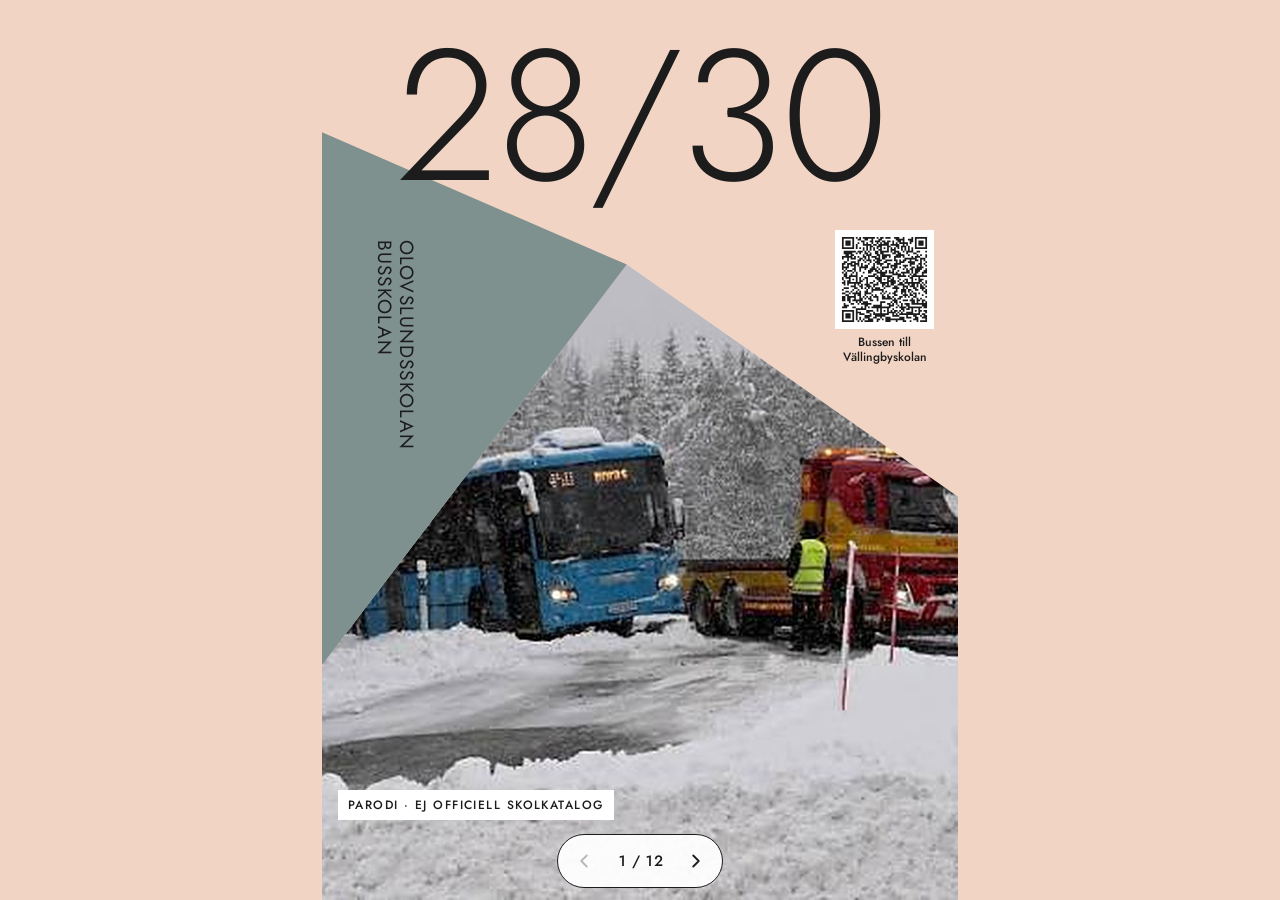
==== commit ccd06519: "Ny sidordning, citatsidor, ny omslagsbild och slutrad - Bildloggen borttagen; sista sidan anger att " ====
--- a/site/index.html
+++ b/site/index.html
@@ -22,11 +22,10 @@
 </head>
 <body>
 <main class="deck" id="deck" aria-label="Skolkatalog 28/30, bläddra i sidled">
-
-  <section class="slide slide--cover" id="sida-1" aria-label="Sida 1 av 11: omslag">
+  <section class="slide slide--cover" id="sida-1" aria-label="Sida 1 av 12: omslag">
     <div class="cover">
       <div class="cover__photo">
-        <img src="img/cover-buss.jpg" alt="Människor i varselvästar och vinterkläder trycker på en röd buss i snön, i blåskymning">
+        <img src="img/cover-buss.jpg" alt="Blå buss som bärgas av en bärgningsbil på en snöig väg, omgiven av snötyngd skog">
       </div>
       <div class="cover__triangle" aria-hidden="true"></div>
       <h1 class="cover__year"><span class="visually-hidden">Skolkatalog </span>28/30</h1>
@@ -39,21 +38,24 @@
     </div>
   </section>
 
-  <section class="slide" id="sida-2" aria-label="Sida 2 av 11: läs först">
-    <span class="corner" aria-hidden="true"></span>
-    <div class="page">
-      <p class="kicker">Skolkatalog 28/30</p>
-      <h2 class="intro__title">Det här är ingen vanlig skolkatalog</h2>
-      <p class="lead">Det är en parodi. I stället för klassfoton visar varje klass en buss. Om förslaget går igenom flyttar de yngsta eleverna, från förskoleklass till årskurs 3, till Vällingbyskolan och åker buss dit varje dag. Då blir bussen en del av skoldagen för många barn.</p>
-
-      <h3 class="intro__sub">Vad kommunen säger</h3>
-      <p class="source">Sammanfattning av föräldrarnas anteckningar från mötet med förvaltningen och rektor.</p>
-      <ol class="points">
-        <li><div><strong>Varför evakuering?</strong>Ett föreläggande från miljöförvaltningen 2017 om bristande ventilation, och tekniska installationer som nått slutet av sin livslängd. En planerad utbyggnad stoppades på grund av minskande elevkullar, och ett nytt inriktningsbeslut togs i juni 2025.</div></li>
-        <li><div><strong>Förslaget</strong>Enligt förvaltningen finns ingen enskild skola i Bromma som kan ta emot alla elever. Förskoleklass till årskurs 3 föreslås gå på Vällingbyskolan, med buss från Olovslund, och äldre elever på Ålstensskolan. Det beskrivs som den enda tillgängliga lösningen.</div></li>
-        <li><div><strong>Varför inte en paviljong i närområdet?</strong>Föräldrar har frågat varför man inte bygger en lokal paviljong och lånar specialsalar på skolor i närheten. Svaret: skolan kan inte evakueras delvis eftersom ventilationen inte går att stänga av i sektioner, och schemat för lärarna blir ohållbart över för många enheter. Rektor delar den bedömningen.</div></li>
-        <li><div><strong>Var är underlaget?</strong>Föräldrar har bett om underlag som visar varför andra lösningar och tomter valts bort. Förvaltningen medger att det finns väldigt lite dokumentation, eftersom bedömningarna görs löpande av handläggare innan tjänsteutlåtandet skrivs.</div></li>
+  <section class="slide" id="sida-2" aria-label="Sida 2 av 12: varför är det här den bästa lösningen?">
+    <span class="corner" aria-hidden="true"></span>
+    <div class="page">
+      <p class="kicker">Fråga till politikerna</p>
+      <h2 class="ask__title">Varför är det här den bästa lösningen?</h2>
+      <p class="ask__lead">Bakom varje kalkyl och utredning finns ett barn. Några är bara sex år.</p>
+      <p class="ask__story">Ett barn börjar förskoleklass hösten 2027. Året därpå flyttas skolan ungefär sju kilometer bort. Varje morgon och varje eftermiddag, i två år, åker barnet buss genom Bromma i rusningstid. Det är två av lågstadiets tre år. De får barnet aldrig tillbaka.</p>
+
+      <ol class="asks">
+        <li>Vem ansvarar för att en sexåring sitter ordentligt, har bältet på och får hjälp av och på bussen?</li>
+        <li>Hur hämtas ett sjukt barn sju kilometer bort i en familj utan bil?</li>
+        <li>Stadens egna regler säger cirka två kilometer till skolan för de yngsta. Varför blir det sju?</li>
+        <li>Varför har inte närliggande skolor som Abrahamsberg, Norra Ängby och Äppelviken, eller en lokal paviljong, utretts på riktigt? Och varför räknades Vällingby utan transport- och kapitalkostnader?</li>
+        <li>Varför fick politikerna beskedet 2,5 år och föräldrarna 2 år, samma dag?</li>
+        <li>Varför ska beslutet fattas nu, när förvaltningen själv medger att det finns väldigt lite dokumentation om vilka andra lösningar som valts bort?</li>
       </ol>
+
+      <p class="ask__close">Vi vill cykla, vi vill gå. Inte Bussas härifrån.</p>
 
       <div class="ctas">
         <a class="cta" href="https://www.skrivunder.com/stoppa_evakueringen_av_olovslundsskolan_till_vallingbyskolan" rel="noopener">
@@ -65,30 +67,197 @@
           <span><span class="cta__title">Testa bussresan själv</span><span class="cta__text">Kommunen säger att den ska ta max 15 minuter. Prova från där du står (Google Maps)</span></span>
         </a>
       </div>
-
-      <p class="contact">Kontakt: <a href="mailto:olovslundsskolanforaldrar@gmail.com">olovslundsskolanforaldrar@gmail.com</a></p>
-      <p class="footnote">Parodi. Inte utgiven av Olovslundsskolan, Stockholms stad eller SL.</p>
-    </div>
-  </section>
-
-  <section class="slide" id="sida-3" aria-label="Sida 3 av 11: varför är det här den bästa lösningen?">
-    <span class="corner" aria-hidden="true"></span>
-    <div class="page">
-      <p class="kicker">Fråga till politikerna</p>
-      <h2 class="ask__title">Varför är det här den bästa lösningen?</h2>
-      <p class="ask__lead">Bakom varje kalkyl och utredning finns ett barn. Några är bara sex år.</p>
-      <p class="ask__story">Ett barn börjar förskoleklass hösten 2027. Året därpå flyttas skolan ungefär sju kilometer bort. Varje morgon och varje eftermiddag, i två år, åker barnet buss genom Bromma i rusningstid. Det är två av lågstadiets tre år. De får barnet aldrig tillbaka.</p>
-
-      <ol class="asks">
-        <li>Vem ansvarar för att en sexåring sitter ordentligt, har bältet på och får hjälp av och på bussen?</li>
-        <li>Hur hämtas ett sjukt barn sju kilometer bort i en familj utan bil?</li>
-        <li>Stadens egna regler säger cirka två kilometer till skolan för de yngsta. Varför blir det sju?</li>
-        <li>Varför har inte närliggande skolor som Abrahamsberg, Norra Ängby och Äppelviken, eller en lokal paviljong, utretts på riktigt? Och varför räknades Vällingby utan transport- och kapitalkostnader?</li>
-        <li>Varför fick politikerna beskedet 2,5 år och föräldrarna 2 år, samma dag?</li>
-        <li>Varför ska beslutet fattas nu, när förvaltningen själv medger att det finns väldigt lite dokumentation om vilka andra lösningar som valts bort?</li>
+      <p class="sources">Källor: yttrande och yrkande om återremiss till Utbildningsnämnden 2026-10-14 med bilagor, samt synpunkter från föräldrar.</p>
+    </div>
+  </section>
+
+  <section class="slide" id="sida-3" aria-label="Sida 3 av 12: ur protestlistan, del 1">
+    <span class="corner" aria-hidden="true"></span>
+    <div class="page">
+      <p class="kicker">Över 500 har skrivit under</p>
+      <h2 class="voices__title">Det här skriver de</h2>
+      <div class="voices">
+        <figure class="voice voice--lead"><blockquote><p>”Nu sitter jag hemma med en sexåring och en åttaåring som gråter över att behöva byta både skola och lärare samtidigt. … Tryggheten är som bortblåst. För er är det ett beslut, för barnen är det hela deras vardag.”</p></blockquote></figure>
+        <figure class="voice"><blockquote><p>”Mina barnbarn drabbas. Jag har jobbat i skolans värld i 40 år. Allt med bussar är en risk för barn. Att rycka upp barn ur en känd miljö är aldrig bra. Orolig mormor”</p></blockquote></figure>
+        <figure class="voice"><blockquote><p>”Det är helt orimligt att flytta eleverna 6 km. Jag gick själv på Olovslundsskolan 1988 när den renoverades. Då flyttades vi till tillfälliga lokaler under ett år 200 meter bort. Fullt rimligt.”</p></blockquote></figure>
+        <figure class="voice"><blockquote><p>”Katastrof om dessa barn skall behöva flyttas på och sedan ha lång bussresa.”</p></blockquote></figure>
+        <figure class="voice"><blockquote><p>”Den planerade evakueringen drabbar mina fyra barns uppväxt och hela familjens tillvaro.”</p></blockquote></figure>
+      </div>
+      <p class="voices__note">Citat ur kommentarerna på protestlistan, utan namn. Mindre rättningar av stavning och stor bokstav. … markerar utelämnad text.</p>
+    </div>
+  </section>
+
+  <section class="slide" id="sida-4" aria-label="Sida 4 av 12: ur protestlistan, del 2">
+    <span class="corner" aria-hidden="true"></span>
+    <div class="page">
+      <p class="kicker">Över 500 har skrivit under</p>
+      <h2 class="voices__title">Fler röster</h2>
+      <div class="voices">
+        <figure class="voice voice--lead"><blockquote><p>”Jag skriver under eftersom detta är ett brott mot samhällskontraktet. Hur kan man kalla det skolval när det val man gjort helt plötsligt visar sig vara något helt annat?”</p></blockquote></figure>
+        <figure class="voice"><blockquote><p>”Det är inte rimligt att så små barn som går i låg- och mellanstadiet skall transporteras långa sträckor till en för dom helt okänd miljö. Varje skoldag. Under 2 års tid… kanske längre…”</p></blockquote></figure>
+        <figure class="voice"><blockquote><p>”Vi ska välja skola till nästa år och vill gärna välja Olovslundsskolan då vi bara hört bra saker om den och den ligger närmast ifrån där vi bor. Men en evakuering till Vällingbyskolan innebär att vi överväger andra skolor.”</p></blockquote></figure>
+        <figure class="voice"><blockquote><p>”BARNENS BÄSTA måste gälla även här. Bussning till Vällingby dålig lösning.”</p></blockquote></figure>
+        <figure class="voice"><blockquote><p>”Ekonomi får inte prioriteras före barnens trygghet.”</p></blockquote></figure>
+        <figure class="voice"><blockquote><p>”Vi vill att skolan ska vara kvar!”</p></blockquote></figure>
+      </div>
+      <p class="voices__note">Citat ur kommentarerna på protestlistan, utan namn. Mindre rättningar av stavning och stor bokstav. … markerar utelämnad text.</p>
+    </div>
+  </section>
+
+  <section class="slide" id="sida-5" aria-label="Sida 5 av 12: förskoleklass">
+    <span class="corner" aria-hidden="true"></span>
+    <div class="page">
+      <header class="year"><span class="year__num" aria-hidden="true">F</span><h2 class="year__label">Förskoleklass</h2></header>
+      <div class="cards">
+        <figure class="card card--big">
+          <div class="photo" style="--pos: 70% 50%"><img src="img/buss-4110-linje2.jpg" alt="Blå elbuss på linje 2 mot Norrtull i kraftigt snöfall" loading="lazy"><span class="badge">Linje 2</span></div>
+          <figcaption>Klass FA</figcaption>
+        </figure>
+        <figure class="card">
+          <div class="photo" style="--pos: 60% 55%"><img src="img/gula-husen.jpg" alt="Röda bussar på en snöig väg mellan gula trähus" loading="lazy"></div>
+          <figcaption>Klass FB</figcaption>
+        </figure>
+        <figure class="card">
+          <div class="photo" style="--pos: 40% 45%"><img src="img/ledbuss-445.jpg" alt="Röd ledbuss med skylten 445 Slussen, snett i ett dike i snön" loading="lazy"><span class="badge">Linje 445</span></div>
+          <figcaption>Klass FC</figcaption>
+        </figure>
+      </div>
+    </div>
+  </section>
+
+  <section class="slide" id="sida-6" aria-label="Sida 6 av 12: årskurs 1">
+    <span class="corner" aria-hidden="true"></span>
+    <div class="page">
+      <header class="year"><span class="year__num" aria-hidden="true">1</span><h2 class="year__label">Årskurs 1</h2></header>
+      <div class="cards">
+        <figure class="card card--big">
+          <div class="photo" style="--pos: 50% 45%"><img src="img/buss-5536.jpg" alt="Människor i varselvästar och vinterkläder trycker på en röd buss i blåskymning" loading="lazy"></div>
+          <figcaption>Klass 1A</figcaption>
+        </figure>
+        <figure class="card">
+          <div class="photo" style="--pos: 30% 55%"><img src="img/scania-1615.jpg" alt="Röd Scania-buss på en snöig väg" loading="lazy"></div>
+          <figcaption>Klass 1B</figcaption>
+        </figure>
+        <figure class="card">
+          <div class="photo" style="--pos: 75% 50%"><img src="img/scania-1613.jpg" alt="Röd Scania-buss täckt av snö på en skogsväg" loading="lazy"></div>
+          <figcaption>Klass 1C</figcaption>
+        </figure>
+      </div>
+    </div>
+  </section>
+
+  <section class="slide" id="sida-7" aria-label="Sida 7 av 12: årskurs 2">
+    <span class="corner" aria-hidden="true"></span>
+    <div class="page">
+      <header class="year"><span class="year__num" aria-hidden="true">2</span><h2 class="year__label">Årskurs 2</h2></header>
+      <div class="cards">
+        <figure class="card card--big">
+          <div class="photo"><img src="img/bla-bussar-snostorm.jpg" alt="Blå bussar i kraftigt snöfall på en trafikled" loading="lazy"></div>
+          <figcaption>Klass 2A</figcaption>
+        </figure>
+        <figure class="card">
+          <div class="photo" style="--zoom: 1.6; --origin: 85% 30%"><img src="img/buss-4110-linje2.jpg" alt="Fronten på en blå elbuss med skylten 2 Norrtull i snöfall" loading="lazy"><span class="badge">Linje 2</span></div>
+          <figcaption>Klass 2B</figcaption>
+        </figure>
+        <figure class="card">
+          <div class="photo" style="--zoom: 1.6; --origin: 30% 35%"><img src="img/ledbuss-445.jpg" alt="Skylten 445 Slussen på en röd ledbuss i ett dike" loading="lazy"><span class="badge">Linje 445</span></div>
+          <figcaption>Klass 2C</figcaption>
+        </figure>
+      </div>
+    </div>
+  </section>
+
+  <section class="slide" id="sida-8" aria-label="Sida 8 av 12: årskurs 3">
+    <span class="corner" aria-hidden="true"></span>
+    <div class="page">
+      <header class="year"><span class="year__num" aria-hidden="true">3</span><h2 class="year__label">Årskurs 3</h2></header>
+      <div class="cards">
+        <figure class="card card--big">
+          <div class="photo" style="--pos: 50% 65%; --zoom: 1.15; --origin: 70% 60%"><img src="img/gula-husen.jpg" alt="Röda bussar som kört fast på en snöig väg, gula trähus i bakgrunden" loading="lazy"></div>
+          <figcaption>Klass 3A</figcaption>
+        </figure>
+        <figure class="card">
+          <div class="photo" style="--zoom: 1.5; --origin: 40% 55%"><img src="img/buss-5536.jpg" alt="Människor som trycker på en röd buss i snön" loading="lazy"></div>
+          <figcaption>Klass 3B</figcaption>
+        </figure>
+        <figure class="card">
+          <div class="photo" style="--zoom: 1.6; --origin: 25% 75%"><img src="img/scania-1615.jpg" alt="Fronten på en röd Scania-buss i snö" loading="lazy"></div>
+          <figcaption>Klass 3C</figcaption>
+        </figure>
+      </div>
+    </div>
+  </section>
+
+  <section class="slide" id="sida-9" aria-label="Sida 9 av 12: årskurs 4">
+    <span class="corner" aria-hidden="true"></span>
+    <div class="page">
+      <header class="year"><span class="year__num" aria-hidden="true">4</span><h2 class="year__label">Årskurs 4</h2></header>
+      <div class="cards">
+        <figure class="card card--big">
+          <div class="photo" style="--pos: 50% 60%; --zoom: 1.25; --origin: 75% 60%"><img src="img/scania-1613.jpg" alt="Snötäckt röd Scania-buss med fler bussar bakom på en skogsväg" loading="lazy"></div>
+          <figcaption>Klass 4A</figcaption>
+        </figure>
+        <figure class="card">
+          <div class="photo" style="--zoom: 1.5; --origin: 20% 55%"><img src="img/bla-bussar-snostorm.jpg" alt="Blå buss bakifrån i snöoväder" loading="lazy"></div>
+          <figcaption>Klass 4B</figcaption>
+        </figure>
+        <figure class="card">
+          <div class="photo" style="--zoom: 1.6; --origin: 45% 55%"><img src="img/buss-4110-linje2.jpg" alt="Sidan på en blå elbuss på linje 2 i snöfall" loading="lazy"><span class="badge">Linje 2</span></div>
+          <figcaption>Klass 4C</figcaption>
+        </figure>
+      </div>
+    </div>
+  </section>
+
+  <section class="slide" id="sida-10" aria-label="Sida 10 av 12: årskurs 5">
+    <span class="corner" aria-hidden="true"></span>
+    <div class="page">
+      <header class="year"><span class="year__num" aria-hidden="true">5</span><h2 class="year__label">Årskurs 5</h2></header>
+      <div class="cards cards--two">
+        <figure class="card card--big">
+          <div class="photo" style="--pos: 50% 55%; --zoom: 1.2; --origin: 60% 55%"><img src="img/ledbuss-445.jpg" alt="Röd ledbuss på linje 445 mot Slussen, snett i ett dike" loading="lazy"><span class="badge">Linje 445</span></div>
+          <figcaption>Klass 5A</figcaption>
+        </figure>
+        <figure class="card card--big">
+          <div class="photo" style="--zoom: 1.5; --origin: 20% 45%"><img src="img/gula-husen.jpg" alt="Gula trähus och röda bussar längre bort på en snöig väg" loading="lazy"></div>
+          <figcaption>Klass 5B</figcaption>
+        </figure>
+      </div>
+    </div>
+  </section>
+
+  <section class="slide" id="sida-11" aria-label="Sida 11 av 12: årskurs 6">
+    <span class="corner" aria-hidden="true"></span>
+    <div class="page">
+      <header class="year"><span class="year__num" aria-hidden="true">6</span><h2 class="year__label">Årskurs 6</h2></header>
+      <div class="cards cards--two">
+        <figure class="card card--big">
+          <div class="photo" style="--pos: 50% 35%; --zoom: 1.1; --origin: 70% 40%"><img src="img/buss-5536.jpg" alt="Röd buss framför ett tegelhus i blåskymning, människor trycker på bussen" loading="lazy"></div>
+          <figcaption>Klass 6A</figcaption>
+        </figure>
+        <figure class="card card--big">
+          <div class="photo" style="--zoom: 1.35; --origin: 80% 50%"><img src="img/scania-1615.jpg" alt="Röda bussar på en snöig väg mellan snötyngda granar" loading="lazy"></div>
+          <figcaption>Klass 6B</figcaption>
+        </figure>
+      </div>
+    </div>
+  </section>
+
+  <section class="slide" id="sida-12" aria-label="Sida 12 av 12: om katalogen">
+    <span class="corner" aria-hidden="true"></span>
+    <div class="page">
+      <p class="kicker">Skolkatalog 28/30</p>
+      <h2 class="intro__title">Det här är ingen vanlig skolkatalog</h2>
+      <p class="lead">Det är en parodi. I stället för klassfoton visar varje klass en buss. Om förslaget går igenom flyttar de yngsta eleverna, från förskoleklass till årskurs 3, till Vällingbyskolan och åker buss dit varje dag. Då blir bussen en del av skoldagen för många barn.</p>
+
+      <h3 class="intro__sub">Vad kommunen säger</h3>
+      <p class="source">Sammanfattning av föräldrarnas anteckningar från mötet med förvaltningen och rektor.</p>
+      <ol class="points">
+        <li><div><strong>Varför evakuering?</strong>Ett föreläggande från miljöförvaltningen 2017 om bristande ventilation, och tekniska installationer som nått slutet av sin livslängd. En planerad utbyggnad stoppades på grund av minskande elevkullar, och ett nytt inriktningsbeslut togs i juni 2025.</div></li>
+        <li><div><strong>Förslaget</strong>Enligt förvaltningen finns ingen enskild skola i Bromma som kan ta emot alla elever. Förskoleklass till årskurs 3 föreslås gå på Vällingbyskolan, med buss från Olovslund, och äldre elever på Ålstensskolan. Det beskrivs som den enda tillgängliga lösningen.</div></li>
+        <li><div><strong>Varför inte en paviljong i närområdet?</strong>Föräldrar har frågat varför man inte bygger en lokal paviljong och lånar specialsalar på skolor i närheten. Svaret: skolan kan inte evakueras delvis eftersom ventilationen inte går att stänga av i sektioner, och schemat för lärarna blir ohållbart över för många enheter. Rektor delar den bedömningen.</div></li>
+        <li><div><strong>Var är underlaget?</strong>Föräldrar har bett om underlag som visar varför andra lösningar och tomter valts bort. Förvaltningen medger att det finns väldigt lite dokumentation, eftersom bedömningarna görs löpande av handläggare innan tjänsteutlåtandet skrivs.</div></li>
       </ol>
-
-      <p class="ask__close">Vi ifrågasätter inte renoveringen. Vi frågar varför just de minsta ska betala priset.</p>
 
       <h3 class="dnr__title">Diarienummer i underlaget</h3>
       <ul class="dnr">
@@ -100,166 +269,10 @@
         <li><strong>UTBF 2022/240</strong><span>Barnkonsekvensanalys för Matteusskolan: underhåll och evakuering</span></li>
         <li><strong>UTBF 2023/1126</strong><span>Vällingbyskolans ombyggnation</span></li>
       </ul>
-      <p class="sources">Källor: yttrande och yrkande om återremiss till Utbildningsnämnden 2026-10-14 med bilagor, samt synpunkter från föräldrar.</p>
-    </div>
-  </section>
-
-  <section class="slide" id="sida-4" aria-label="Sida 4 av 11: förskoleklass">
-    <span class="corner" aria-hidden="true"></span>
-    <div class="page">
-      <header class="year"><span class="year__num" aria-hidden="true">F</span><h2 class="year__label">Förskoleklass</h2></header>
-      <div class="cards">
-        <figure class="card card--big">
-          <div class="photo" style="--pos: 70% 50%"><img src="img/buss-4110-linje2.jpg" alt="Blå elbuss på linje 2 mot Norrtull i kraftigt snöfall" loading="lazy"><span class="badge">Linje 2</span></div>
-          <figcaption>Klass FA</figcaption>
-        </figure>
-        <figure class="card">
-          <div class="photo" style="--pos: 60% 55%"><img src="img/gula-husen.jpg" alt="Röda bussar på en snöig väg mellan gula trähus" loading="lazy"></div>
-          <figcaption>Klass FB</figcaption>
-        </figure>
-        <figure class="card">
-          <div class="photo" style="--pos: 40% 45%"><img src="img/ledbuss-445.jpg" alt="Röd ledbuss med skylten 445 Slussen, snett i ett dike i snön" loading="lazy"><span class="badge">Linje 445</span></div>
-          <figcaption>Klass FC</figcaption>
-        </figure>
-      </div>
-    </div>
-  </section>
-
-  <section class="slide" id="sida-5" aria-label="Sida 5 av 11: årskurs 1">
-    <span class="corner" aria-hidden="true"></span>
-    <div class="page">
-      <header class="year"><span class="year__num" aria-hidden="true">1</span><h2 class="year__label">Årskurs 1</h2></header>
-      <div class="cards">
-        <figure class="card card--big">
-          <div class="photo" style="--pos: 50% 45%"><img src="img/buss-5536.jpg" alt="Människor i varselvästar och vinterkläder trycker på en röd buss i blåskymning" loading="lazy"></div>
-          <figcaption>Klass 1A</figcaption>
-        </figure>
-        <figure class="card">
-          <div class="photo" style="--pos: 30% 55%"><img src="img/scania-1615.jpg" alt="Röd Scania-buss på en snöig väg" loading="lazy"></div>
-          <figcaption>Klass 1B</figcaption>
-        </figure>
-        <figure class="card">
-          <div class="photo" style="--pos: 75% 50%"><img src="img/scania-1613.jpg" alt="Röd Scania-buss täckt av snö på en skogsväg" loading="lazy"></div>
-          <figcaption>Klass 1C</figcaption>
-        </figure>
-      </div>
-    </div>
-  </section>
-
-  <section class="slide" id="sida-6" aria-label="Sida 6 av 11: årskurs 2">
-    <span class="corner" aria-hidden="true"></span>
-    <div class="page">
-      <header class="year"><span class="year__num" aria-hidden="true">2</span><h2 class="year__label">Årskurs 2</h2></header>
-      <div class="cards">
-        <figure class="card card--big">
-          <div class="photo"><img src="img/bla-bussar-snostorm.jpg" alt="Blå bussar i kraftigt snöfall på en trafikled" loading="lazy"></div>
-          <figcaption>Klass 2A</figcaption>
-        </figure>
-        <figure class="card">
-          <div class="photo" style="--zoom: 1.6; --origin: 85% 30%"><img src="img/buss-4110-linje2.jpg" alt="Fronten på en blå elbuss med skylten 2 Norrtull i snöfall" loading="lazy"><span class="badge">Linje 2</span></div>
-          <figcaption>Klass 2B</figcaption>
-        </figure>
-        <figure class="card">
-          <div class="photo" style="--zoom: 1.6; --origin: 30% 35%"><img src="img/ledbuss-445.jpg" alt="Skylten 445 Slussen på en röd ledbuss i ett dike" loading="lazy"><span class="badge">Linje 445</span></div>
-          <figcaption>Klass 2C</figcaption>
-        </figure>
-      </div>
-    </div>
-  </section>
-
-  <section class="slide" id="sida-7" aria-label="Sida 7 av 11: årskurs 3">
-    <span class="corner" aria-hidden="true"></span>
-    <div class="page">
-      <header class="year"><span class="year__num" aria-hidden="true">3</span><h2 class="year__label">Årskurs 3</h2></header>
-      <div class="cards">
-        <figure class="card card--big">
-          <div class="photo" style="--pos: 50% 65%; --zoom: 1.15; --origin: 70% 60%"><img src="img/gula-husen.jpg" alt="Röda bussar som kört fast på en snöig väg, gula trähus i bakgrunden" loading="lazy"></div>
-          <figcaption>Klass 3A</figcaption>
-        </figure>
-        <figure class="card">
-          <div class="photo" style="--zoom: 1.5; --origin: 40% 55%"><img src="img/buss-5536.jpg" alt="Människor som trycker på en röd buss i snön" loading="lazy"></div>
-          <figcaption>Klass 3B</figcaption>
-        </figure>
-        <figure class="card">
-          <div class="photo" style="--zoom: 1.6; --origin: 25% 75%"><img src="img/scania-1615.jpg" alt="Fronten på en röd Scania-buss i snö" loading="lazy"></div>
-          <figcaption>Klass 3C</figcaption>
-        </figure>
-      </div>
-    </div>
-  </section>
-
-  <section class="slide" id="sida-8" aria-label="Sida 8 av 11: årskurs 4">
-    <span class="corner" aria-hidden="true"></span>
-    <div class="page">
-      <header class="year"><span class="year__num" aria-hidden="true">4</span><h2 class="year__label">Årskurs 4</h2></header>
-      <div class="cards">
-        <figure class="card card--big">
-          <div class="photo" style="--pos: 50% 60%; --zoom: 1.25; --origin: 75% 60%"><img src="img/scania-1613.jpg" alt="Snötäckt röd Scania-buss med fler bussar bakom på en skogsväg" loading="lazy"></div>
-          <figcaption>Klass 4A</figcaption>
-        </figure>
-        <figure class="card">
-          <div class="photo" style="--zoom: 1.5; --origin: 20% 55%"><img src="img/bla-bussar-snostorm.jpg" alt="Blå buss bakifrån i snöoväder" loading="lazy"></div>
-          <figcaption>Klass 4B</figcaption>
-        </figure>
-        <figure class="card">
-          <div class="photo" style="--zoom: 1.6; --origin: 45% 55%"><img src="img/buss-4110-linje2.jpg" alt="Sidan på en blå elbuss på linje 2 i snöfall" loading="lazy"><span class="badge">Linje 2</span></div>
-          <figcaption>Klass 4C</figcaption>
-        </figure>
-      </div>
-    </div>
-  </section>
-
-  <section class="slide" id="sida-9" aria-label="Sida 9 av 11: årskurs 5">
-    <span class="corner" aria-hidden="true"></span>
-    <div class="page">
-      <header class="year"><span class="year__num" aria-hidden="true">5</span><h2 class="year__label">Årskurs 5</h2></header>
-      <div class="cards cards--two">
-        <figure class="card card--big">
-          <div class="photo" style="--pos: 50% 55%; --zoom: 1.2; --origin: 60% 55%"><img src="img/ledbuss-445.jpg" alt="Röd ledbuss på linje 445 mot Slussen, snett i ett dike" loading="lazy"><span class="badge">Linje 445</span></div>
-          <figcaption>Klass 5A</figcaption>
-        </figure>
-        <figure class="card card--big">
-          <div class="photo" style="--zoom: 1.5; --origin: 20% 45%"><img src="img/gula-husen.jpg" alt="Gula trähus och röda bussar längre bort på en snöig väg" loading="lazy"></div>
-          <figcaption>Klass 5B</figcaption>
-        </figure>
-      </div>
-    </div>
-  </section>
-
-  <section class="slide" id="sida-10" aria-label="Sida 10 av 11: årskurs 6">
-    <span class="corner" aria-hidden="true"></span>
-    <div class="page">
-      <header class="year"><span class="year__num" aria-hidden="true">6</span><h2 class="year__label">Årskurs 6</h2></header>
-      <div class="cards cards--two">
-        <figure class="card card--big">
-          <div class="photo" style="--pos: 50% 35%; --zoom: 1.1; --origin: 70% 40%"><img src="img/buss-5536.jpg" alt="Röd buss framför ett tegelhus i blåskymning, människor trycker på bussen" loading="lazy"></div>
-          <figcaption>Klass 6A</figcaption>
-        </figure>
-        <figure class="card card--big">
-          <div class="photo" style="--zoom: 1.35; --origin: 80% 50%"><img src="img/scania-1615.jpg" alt="Röda bussar på en snöig väg mellan snötyngda granar" loading="lazy"></div>
-          <figcaption>Klass 6B</figcaption>
-        </figure>
-      </div>
-    </div>
-  </section>
-
-  <section class="slide" id="sida-11" aria-label="Sida 11 av 11: bildlogg">
-    <span class="corner" aria-hidden="true"></span>
-    <div class="page">
-      <h2 class="log__title">Bildlogg</h2>
-      <ol class="log">
-        <li><span class="log__num">1</span><span>Blå elbuss, vagn 4110, linje 2 mot Norrtull<span class="log__meta">Används: FA, 2B, 4C · Fotograf/källa: ej angiven</span></span></li>
-        <li><span class="log__num">2</span><span>Blå MAN-bussar i snöoväder<span class="log__meta">Används: 2A, 4B · Fotograf/källa: ej angiven</span></span></li>
-        <li><span class="log__num">3</span><span>Orange bussar med skylten ”Bergvik”<span class="log__meta">Ej använd · Fotograf/källa: ej angiven</span></span></li>
-        <li><span class="log__num">4</span><span>Röd Scania-buss, vagn 1615<span class="log__meta">Används: 1B, 3C, 6B · Fotograf/källa: ej angiven</span></span></li>
-        <li><span class="log__num">5</span><span>Röd Scania-buss, vagn 1613<span class="log__meta">Används: 1C, 4A · Fotograf/källa: ej angiven</span></span></li>
-        <li><span class="log__num">6</span><span>Stillbild ur video med ett mediehus logotyp<span class="log__meta">Ej använd · Fotograf/källa: ej angiven</span></span></li>
-        <li><span class="log__num">7</span><span>Snöig väg med gula trähus och röda bussar<span class="log__meta">Används: FB, 3A, 5B · Fotograf/källa: ej angiven</span></span></li>
-        <li><span class="log__num">8</span><span>Röd buss, vagn 5536, människor som trycker<span class="log__meta">Används: omslag (utsnitt), 1A, 3B, 6A · Fotograf/källa: ej angiven</span></span></li>
-        <li><span class="log__num">9</span><span>Röd ledbuss, vagn 3842, linje 445 mot Slussen<span class="log__meta">Används: FC, 2C, 5A · Fotograf/källa: ej angiven</span></span></li>
-        <li><span class="log__num">10</span><span>Omslaget 25/26, förlaga för layouten<span class="log__meta">Ej använd · Fotograf/källa: ej angiven</span></span></li>
-      </ol>
+      <p class="sources">Diarienumren är hämtade ur bilagorna till yrkandet om återremiss, 2026-10-14.</p>
+
       <p class="contact">Kontakt: <a href="mailto:olovslundsskolanforaldrar@gmail.com">olovslundsskolanforaldrar@gmail.com</a></p>
+      <p class="footnote">Parodi. Inte utgiven av Olovslundsskolan, Stockholms stad eller SL. Fotografernas namn och bildernas källor är okända.</p>
     </div>
   </section>
 
@@ -269,7 +282,7 @@
   <button type="button" id="prev" aria-label="Föregående sida" disabled>
     <svg width="22" height="22" viewBox="0 0 24 24" fill="none" stroke="currentColor" stroke-width="2" stroke-linecap="round" stroke-linejoin="round" aria-hidden="true"><path d="M15 18l-6-6 6-6"/></svg>
   </button>
-  <span class="pager__count" id="count" aria-live="polite">1 / 11</span>
+  <span class="pager__count" id="count" aria-live="polite">1 / 12</span>
   <button type="button" id="next" aria-label="Nästa sida">
     <svg width="22" height="22" viewBox="0 0 24 24" fill="none" stroke="currentColor" stroke-width="2" stroke-linecap="round" stroke-linejoin="round" aria-hidden="true"><path d="M9 6l6 6-6 6"/></svg>
   </button>
--- a/site/styles.css
+++ b/site/styles.css
@@ -557,3 +557,43 @@
   line-height: 1.4;
   color: var(--muted);
 }
+
+/* Citatsidor */
+.voices__title {
+  margin: 14px 0 0;
+  max-width: 14ch;
+  font-weight: 500;
+  font-size: clamp(34px, 8vw, 52px);
+  line-height: 1.02;
+  text-wrap: balance;
+}
+.voices {
+  margin-top: 28px;
+  display: flex;
+  flex-direction: column;
+  gap: 22px;
+}
+.voice {
+  margin: 0;
+  padding-top: 16px;
+  border-top: 1px solid var(--rule);
+}
+.voice blockquote {
+  margin: 0;
+  font-weight: 300;
+  font-size: clamp(20px, 4.6vw, 25px);
+  line-height: 1.3;
+  text-wrap: pretty;
+}
+.voice blockquote p { margin: 0; }
+.voice--lead { border-top: 2px solid var(--ink); }
+.voice--lead blockquote {
+  font-size: clamp(26px, 6.2vw, 36px);
+  line-height: 1.2;
+}
+.voices__note {
+  margin: 28px 0 0;
+  font-size: 13px;
+  line-height: 1.4;
+  color: var(--muted);
+}
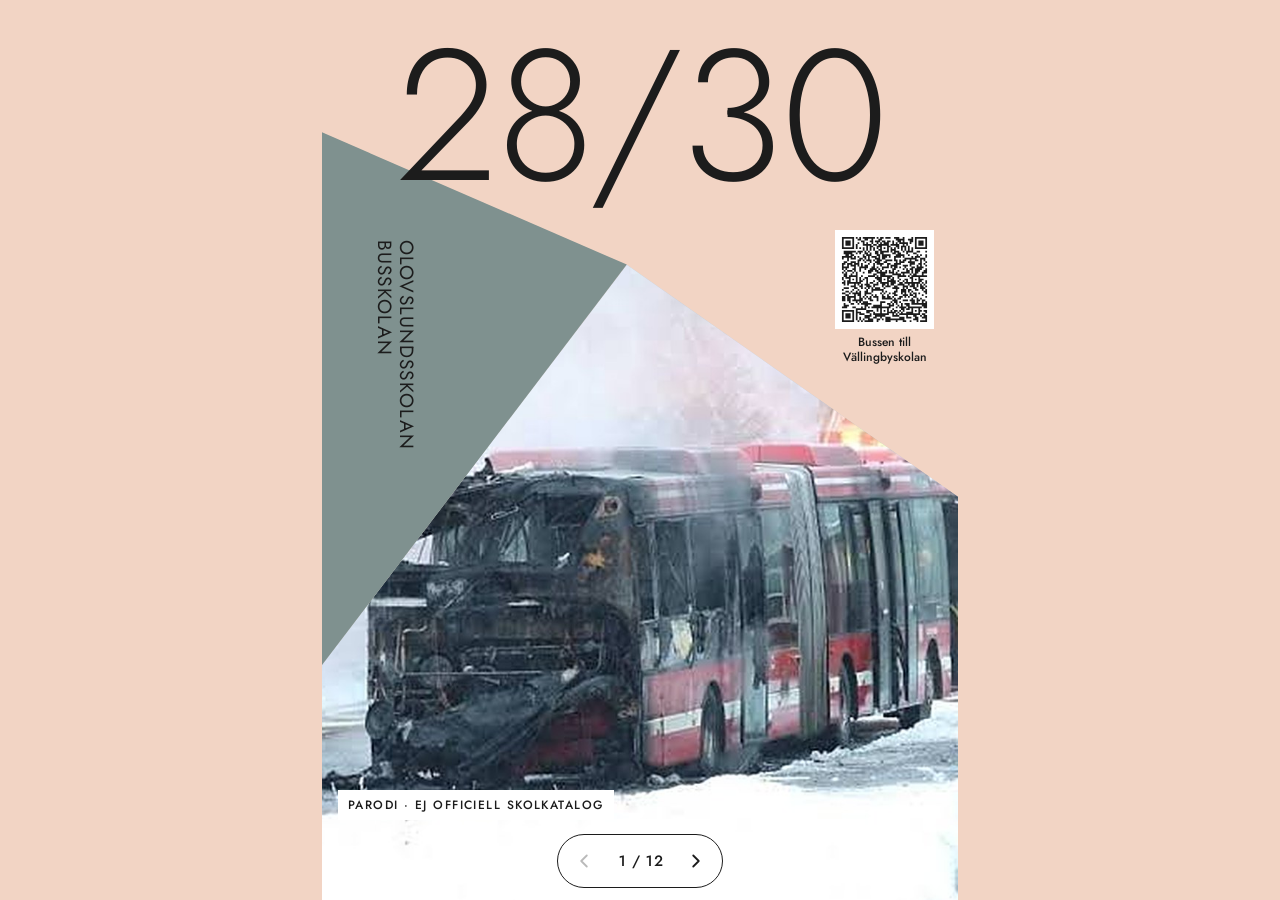
==== commit 7fe08cfe: "Nya bilder på klassidorna och ny omslagsbild - Åtta nya bussbilder ersätter dubbletter; 15 unika bil" ====
--- a/site/index.html
+++ b/site/index.html
@@ -25,7 +25,7 @@
   <section class="slide slide--cover" id="sida-1" aria-label="Sida 1 av 12: omslag">
     <div class="cover">
       <div class="cover__photo">
-        <img src="img/cover-buss.jpg" alt="Blå buss som bärgas av en bärgningsbil på en snöig väg, omgiven av snötyngd skog">
+        <img src="img/cover-buss.jpg" alt="Utbränd röd ledbuss på en snöig väg, med en brandman som släcker bredvid">
       </div>
       <div class="cover__triangle" aria-hidden="true"></div>
       <h1 class="cover__year"><span class="visually-hidden">Skolkatalog </span>28/30</h1>
@@ -110,11 +110,11 @@
       <header class="year"><span class="year__num" aria-hidden="true">F</span><h2 class="year__label">Förskoleklass</h2></header>
       <div class="cards">
         <figure class="card card--big">
-          <div class="photo" style="--pos: 70% 50%"><img src="img/buss-4110-linje2.jpg" alt="Blå elbuss på linje 2 mot Norrtull i kraftigt snöfall" loading="lazy"><span class="badge">Linje 2</span></div>
+          <div class="photo" style="--pos: 50% 55%"><img src="img/n3-tvars-over-vagen.jpg" alt="Röd buss som står snett över en landsväg med framhjulen i vägkanten, en vit skåpbil kör förbi" loading="lazy"></div>
           <figcaption>Klass FA</figcaption>
         </figure>
         <figure class="card">
-          <div class="photo" style="--pos: 60% 55%"><img src="img/gula-husen.jpg" alt="Röda bussar på en snöig väg mellan gula trähus" loading="lazy"></div>
+          <div class="photo" style="--pos: 50% 18%"><img src="img/n7-hallplats-vallingby.jpg" alt="Hållplats D Vällingby med skylt för linje 115, en röd buss bakom ett krossat vänthus" loading="lazy"></div>
           <figcaption>Klass FB</figcaption>
         </figure>
         <figure class="card">
@@ -131,15 +131,15 @@
       <header class="year"><span class="year__num" aria-hidden="true">1</span><h2 class="year__label">Årskurs 1</h2></header>
       <div class="cards">
         <figure class="card card--big">
-          <div class="photo" style="--pos: 50% 45%"><img src="img/buss-5536.jpg" alt="Människor i varselvästar och vinterkläder trycker på en röd buss i blåskymning" loading="lazy"></div>
+          <div class="photo" style="--pos: 50% 60%"><img src="img/n2-krossad-front.jpg" alt="Röd buss med krossad framruta och söndersliten front efter en olycka, en snöig gran i förgrunden" loading="lazy"></div>
           <figcaption>Klass 1A</figcaption>
         </figure>
         <figure class="card">
-          <div class="photo" style="--pos: 30% 55%"><img src="img/scania-1615.jpg" alt="Röd Scania-buss på en snöig väg" loading="lazy"></div>
+          <div class="photo" style="--pos: 50% 28%"><img src="img/n8-hallplats-tak.jpg" alt="Röd buss bakifrån med ett nedrasat hållplatstak lutat mot sidan, höghus i bakgrunden" loading="lazy"></div>
           <figcaption>Klass 1B</figcaption>
         </figure>
         <figure class="card">
-          <div class="photo" style="--pos: 75% 50%"><img src="img/scania-1613.jpg" alt="Röd Scania-buss täckt av snö på en skogsväg" loading="lazy"></div>
+          <div class="photo" style="--pos: 55% 50%"><img src="img/n4-valt-brandman.jpg" alt="Räddningspersonal i gul jacka går mot en vält röd buss på en snöig skogsväg" loading="lazy"></div>
           <figcaption>Klass 1C</figcaption>
         </figure>
       </div>
@@ -152,57 +152,57 @@
       <header class="year"><span class="year__num" aria-hidden="true">2</span><h2 class="year__label">Årskurs 2</h2></header>
       <div class="cards">
         <figure class="card card--big">
-          <div class="photo"><img src="img/bla-bussar-snostorm.jpg" alt="Blå bussar i kraftigt snöfall på en trafikled" loading="lazy"></div>
+          <div class="photo"><img src="img/buss-4110-linje2.jpg" alt="Blå elbuss på linje 2 mot Norrtull i kraftigt snöfall" loading="lazy"><span class="badge">Linje 2</span></div>
           <figcaption>Klass 2A</figcaption>
         </figure>
         <figure class="card">
+          <div class="photo" style="--pos: 50% 50%"><img src="img/n6-dike-trasig-ruta.jpg" alt="Röd buss med krossad framruta i ett dike vid en väg" loading="lazy"></div>
+          <figcaption>Klass 2B</figcaption>
+        </figure>
+        <figure class="card">
+          <div class="photo" style="--zoom: 2.2; --origin: 80% 58%"><img src="img/n5-snovag-bussar.jpg" alt="Röd MAN-buss bakifrån, snötäckt, parkerad i skogen" loading="lazy"></div>
+          <figcaption>Klass 2C</figcaption>
+        </figure>
+      </div>
+    </div>
+  </section>
+
+  <section class="slide" id="sida-8" aria-label="Sida 8 av 12: årskurs 3">
+    <span class="corner" aria-hidden="true"></span>
+    <div class="page">
+      <header class="year"><span class="year__num" aria-hidden="true">3</span><h2 class="year__label">Årskurs 3</h2></header>
+      <div class="cards">
+        <figure class="card card--big">
+          <div class="photo" style="--pos: 50% 55%"><img src="img/n5-snovag-bussar.jpg" alt="Snötyngd skog där flera röda bussar kört fast, människor i varselkläder står på vägen" loading="lazy"></div>
+          <figcaption>Klass 3A</figcaption>
+        </figure>
+        <figure class="card">
+          <div class="photo" style="--pos: 50% 0%; --zoom: 1.8; --origin: 100% 20%"><img src="img/n7-hallplats-vallingby.jpg" alt="Röd MAN-buss bakifrån vid en hållplats i Vällingby" loading="lazy"></div>
+          <figcaption>Klass 3B</figcaption>
+        </figure>
+        <figure class="card">
+          <div class="photo" style="--pos: 35% 50%"><img src="img/bla-bussar-snostorm.jpg" alt="Blå buss i kraftigt snöfall på en trafikled" loading="lazy"></div>
+          <figcaption>Klass 3C</figcaption>
+        </figure>
+      </div>
+    </div>
+  </section>
+
+  <section class="slide" id="sida-9" aria-label="Sida 9 av 12: årskurs 4">
+    <span class="corner" aria-hidden="true"></span>
+    <div class="page">
+      <header class="year"><span class="year__num" aria-hidden="true">4</span><h2 class="year__label">Årskurs 4</h2></header>
+      <div class="cards">
+        <figure class="card card--big">
+          <div class="photo" style="--pos: 50% 60%"><img src="img/n1-valt-ambulans.jpg" alt="Röd buss som ligger på sidan i ett dike i snön, med ambulans i bakgrunden" loading="lazy"></div>
+          <figcaption>Klass 4A</figcaption>
+        </figure>
+        <figure class="card">
           <div class="photo" style="--zoom: 1.6; --origin: 85% 30%"><img src="img/buss-4110-linje2.jpg" alt="Fronten på en blå elbuss med skylten 2 Norrtull i snöfall" loading="lazy"><span class="badge">Linje 2</span></div>
-          <figcaption>Klass 2B</figcaption>
+          <figcaption>Klass 4B</figcaption>
         </figure>
         <figure class="card">
           <div class="photo" style="--zoom: 1.6; --origin: 30% 35%"><img src="img/ledbuss-445.jpg" alt="Skylten 445 Slussen på en röd ledbuss i ett dike" loading="lazy"><span class="badge">Linje 445</span></div>
-          <figcaption>Klass 2C</figcaption>
-        </figure>
-      </div>
-    </div>
-  </section>
-
-  <section class="slide" id="sida-8" aria-label="Sida 8 av 12: årskurs 3">
-    <span class="corner" aria-hidden="true"></span>
-    <div class="page">
-      <header class="year"><span class="year__num" aria-hidden="true">3</span><h2 class="year__label">Årskurs 3</h2></header>
-      <div class="cards">
-        <figure class="card card--big">
-          <div class="photo" style="--pos: 50% 65%; --zoom: 1.15; --origin: 70% 60%"><img src="img/gula-husen.jpg" alt="Röda bussar som kört fast på en snöig väg, gula trähus i bakgrunden" loading="lazy"></div>
-          <figcaption>Klass 3A</figcaption>
-        </figure>
-        <figure class="card">
-          <div class="photo" style="--zoom: 1.5; --origin: 40% 55%"><img src="img/buss-5536.jpg" alt="Människor som trycker på en röd buss i snön" loading="lazy"></div>
-          <figcaption>Klass 3B</figcaption>
-        </figure>
-        <figure class="card">
-          <div class="photo" style="--zoom: 1.6; --origin: 25% 75%"><img src="img/scania-1615.jpg" alt="Fronten på en röd Scania-buss i snö" loading="lazy"></div>
-          <figcaption>Klass 3C</figcaption>
-        </figure>
-      </div>
-    </div>
-  </section>
-
-  <section class="slide" id="sida-9" aria-label="Sida 9 av 12: årskurs 4">
-    <span class="corner" aria-hidden="true"></span>
-    <div class="page">
-      <header class="year"><span class="year__num" aria-hidden="true">4</span><h2 class="year__label">Årskurs 4</h2></header>
-      <div class="cards">
-        <figure class="card card--big">
-          <div class="photo" style="--pos: 50% 60%; --zoom: 1.25; --origin: 75% 60%"><img src="img/scania-1613.jpg" alt="Snötäckt röd Scania-buss med fler bussar bakom på en skogsväg" loading="lazy"></div>
-          <figcaption>Klass 4A</figcaption>
-        </figure>
-        <figure class="card">
-          <div class="photo" style="--zoom: 1.5; --origin: 20% 55%"><img src="img/bla-bussar-snostorm.jpg" alt="Blå buss bakifrån i snöoväder" loading="lazy"></div>
-          <figcaption>Klass 4B</figcaption>
-        </figure>
-        <figure class="card">
-          <div class="photo" style="--zoom: 1.6; --origin: 45% 55%"><img src="img/buss-4110-linje2.jpg" alt="Sidan på en blå elbuss på linje 2 i snöfall" loading="lazy"><span class="badge">Linje 2</span></div>
           <figcaption>Klass 4C</figcaption>
         </figure>
       </div>
@@ -215,11 +215,11 @@
       <header class="year"><span class="year__num" aria-hidden="true">5</span><h2 class="year__label">Årskurs 5</h2></header>
       <div class="cards cards--two">
         <figure class="card card--big">
-          <div class="photo" style="--pos: 50% 55%; --zoom: 1.2; --origin: 60% 55%"><img src="img/ledbuss-445.jpg" alt="Röd ledbuss på linje 445 mot Slussen, snett i ett dike" loading="lazy"><span class="badge">Linje 445</span></div>
+          <div class="photo" style="--pos: 50% 60%"><img src="img/gula-husen.jpg" alt="Röda bussar som kört fast på en snöig väg mellan gula trähus" loading="lazy"></div>
           <figcaption>Klass 5A</figcaption>
         </figure>
         <figure class="card card--big">
-          <div class="photo" style="--zoom: 1.5; --origin: 20% 45%"><img src="img/gula-husen.jpg" alt="Gula trähus och röda bussar längre bort på en snöig väg" loading="lazy"></div>
+          <div class="photo"><img src="img/scania-1613.jpg" alt="Snötäckt röd Scania-buss med fler bussar bakom på en skogsväg" loading="lazy"></div>
           <figcaption>Klass 5B</figcaption>
         </figure>
       </div>
@@ -232,11 +232,11 @@
       <header class="year"><span class="year__num" aria-hidden="true">6</span><h2 class="year__label">Årskurs 6</h2></header>
       <div class="cards cards--two">
         <figure class="card card--big">
-          <div class="photo" style="--pos: 50% 35%; --zoom: 1.1; --origin: 70% 40%"><img src="img/buss-5536.jpg" alt="Röd buss framför ett tegelhus i blåskymning, människor trycker på bussen" loading="lazy"></div>
+          <div class="photo" style="--pos: 50% 55%"><img src="img/buss-5536.jpg" alt="Människor i varselvästar trycker på en röd buss framför ett tegelhus i blåskymning" loading="lazy"></div>
           <figcaption>Klass 6A</figcaption>
         </figure>
         <figure class="card card--big">
-          <div class="photo" style="--zoom: 1.35; --origin: 80% 50%"><img src="img/scania-1615.jpg" alt="Röda bussar på en snöig väg mellan snötyngda granar" loading="lazy"></div>
+          <div class="photo"><img src="img/scania-1615.jpg" alt="Röda bussar på en snöig väg mellan snötyngda granar" loading="lazy"></div>
           <figcaption>Klass 6B</figcaption>
         </figure>
       </div>
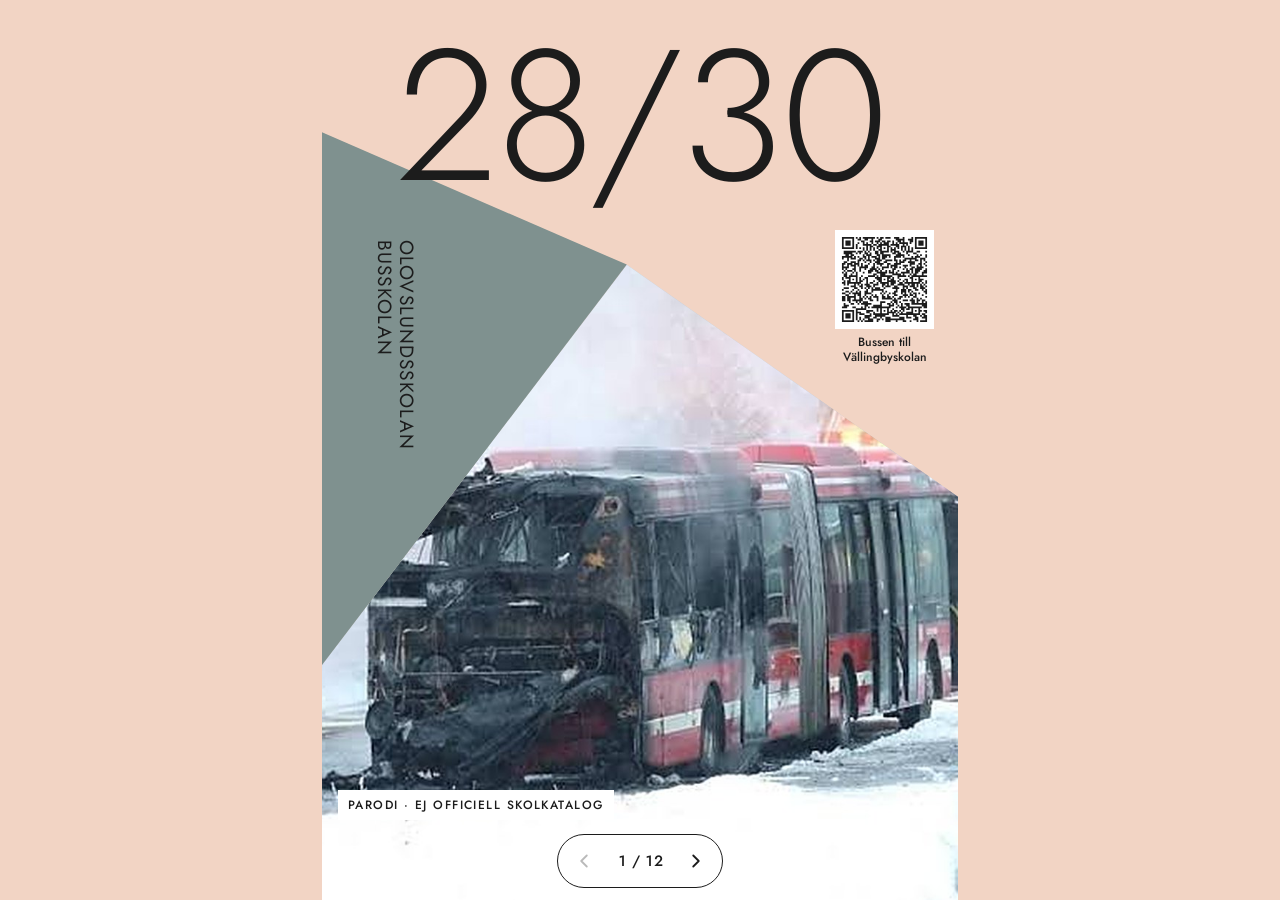
==== commit 606b2907: "Samma sidordning som i Lovable: citatsidorna på sida 10-11 Co-Authored-By: Claude Opus 5.5 <noreply@" ====
--- a/site/index.html
+++ b/site/index.html
@@ -71,7 +71,146 @@
     </div>
   </section>
 
-  <section class="slide" id="sida-3" aria-label="Sida 3 av 12: ur protestlistan, del 1">
+  <section class="slide" id="sida-3" aria-label="Sida 3 av 12: förskoleklass">
+    <span class="corner" aria-hidden="true"></span>
+    <div class="page">
+      <header class="year"><span class="year__num" aria-hidden="true">F</span><h2 class="year__label">Förskoleklass</h2></header>
+      <div class="cards">
+        <figure class="card card--big">
+          <div class="photo" style="--pos: 50% 55%"><img src="img/n3-tvars-over-vagen.jpg" alt="Röd buss som står snett över en landsväg med framhjulen i vägkanten, en vit skåpbil kör förbi" loading="lazy"></div>
+          <figcaption>Klass FA</figcaption>
+        </figure>
+        <figure class="card">
+          <div class="photo" style="--pos: 50% 18%"><img src="img/n7-hallplats-vallingby.jpg" alt="Hållplats D Vällingby med skylt för linje 115, en röd buss bakom ett krossat vänthus" loading="lazy"></div>
+          <figcaption>Klass FB</figcaption>
+        </figure>
+        <figure class="card">
+          <div class="photo" style="--pos: 40% 45%"><img src="img/ledbuss-445.jpg" alt="Röd ledbuss med skylten 445 Slussen, snett i ett dike i snön" loading="lazy"><span class="badge">Linje 445</span></div>
+          <figcaption>Klass FC</figcaption>
+        </figure>
+      </div>
+    </div>
+  </section>
+
+  <section class="slide" id="sida-4" aria-label="Sida 4 av 12: årskurs 1">
+    <span class="corner" aria-hidden="true"></span>
+    <div class="page">
+      <header class="year"><span class="year__num" aria-hidden="true">1</span><h2 class="year__label">Årskurs 1</h2></header>
+      <div class="cards">
+        <figure class="card card--big">
+          <div class="photo" style="--pos: 50% 60%"><img src="img/n2-krossad-front.jpg" alt="Röd buss med krossad framruta och söndersliten front efter en olycka, en snöig gran i förgrunden" loading="lazy"></div>
+          <figcaption>Klass 1A</figcaption>
+        </figure>
+        <figure class="card">
+          <div class="photo" style="--pos: 50% 28%"><img src="img/n8-hallplats-tak.jpg" alt="Röd buss bakifrån med ett nedrasat hållplatstak lutat mot sidan, höghus i bakgrunden" loading="lazy"></div>
+          <figcaption>Klass 1B</figcaption>
+        </figure>
+        <figure class="card">
+          <div class="photo" style="--pos: 55% 50%"><img src="img/n4-valt-brandman.jpg" alt="Räddningspersonal i gul jacka går mot en vält röd buss på en snöig skogsväg" loading="lazy"></div>
+          <figcaption>Klass 1C</figcaption>
+        </figure>
+      </div>
+    </div>
+  </section>
+
+  <section class="slide" id="sida-5" aria-label="Sida 5 av 12: årskurs 2">
+    <span class="corner" aria-hidden="true"></span>
+    <div class="page">
+      <header class="year"><span class="year__num" aria-hidden="true">2</span><h2 class="year__label">Årskurs 2</h2></header>
+      <div class="cards">
+        <figure class="card card--big">
+          <div class="photo"><img src="img/buss-4110-linje2.jpg" alt="Blå elbuss på linje 2 mot Norrtull i kraftigt snöfall" loading="lazy"><span class="badge">Linje 2</span></div>
+          <figcaption>Klass 2A</figcaption>
+        </figure>
+        <figure class="card">
+          <div class="photo" style="--pos: 50% 50%"><img src="img/n6-dike-trasig-ruta.jpg" alt="Röd buss med krossad framruta i ett dike vid en väg" loading="lazy"></div>
+          <figcaption>Klass 2B</figcaption>
+        </figure>
+        <figure class="card">
+          <div class="photo" style="--zoom: 2.2; --origin: 80% 58%"><img src="img/n5-snovag-bussar.jpg" alt="Röd MAN-buss bakifrån, snötäckt, parkerad i skogen" loading="lazy"></div>
+          <figcaption>Klass 2C</figcaption>
+        </figure>
+      </div>
+    </div>
+  </section>
+
+  <section class="slide" id="sida-6" aria-label="Sida 6 av 12: årskurs 3">
+    <span class="corner" aria-hidden="true"></span>
+    <div class="page">
+      <header class="year"><span class="year__num" aria-hidden="true">3</span><h2 class="year__label">Årskurs 3</h2></header>
+      <div class="cards">
+        <figure class="card card--big">
+          <div class="photo" style="--pos: 50% 55%"><img src="img/n5-snovag-bussar.jpg" alt="Snötyngd skog där flera röda bussar kört fast, människor i varselkläder står på vägen" loading="lazy"></div>
+          <figcaption>Klass 3A</figcaption>
+        </figure>
+        <figure class="card">
+          <div class="photo" style="--pos: 50% 0%; --zoom: 1.8; --origin: 100% 20%"><img src="img/n7-hallplats-vallingby.jpg" alt="Röd MAN-buss bakifrån vid en hållplats i Vällingby" loading="lazy"></div>
+          <figcaption>Klass 3B</figcaption>
+        </figure>
+        <figure class="card">
+          <div class="photo" style="--pos: 35% 50%"><img src="img/bla-bussar-snostorm.jpg" alt="Blå buss i kraftigt snöfall på en trafikled" loading="lazy"></div>
+          <figcaption>Klass 3C</figcaption>
+        </figure>
+      </div>
+    </div>
+  </section>
+
+  <section class="slide" id="sida-7" aria-label="Sida 7 av 12: årskurs 4">
+    <span class="corner" aria-hidden="true"></span>
+    <div class="page">
+      <header class="year"><span class="year__num" aria-hidden="true">4</span><h2 class="year__label">Årskurs 4</h2></header>
+      <div class="cards">
+        <figure class="card card--big">
+          <div class="photo" style="--pos: 50% 60%"><img src="img/n1-valt-ambulans.jpg" alt="Röd buss som ligger på sidan i ett dike i snön, med ambulans i bakgrunden" loading="lazy"></div>
+          <figcaption>Klass 4A</figcaption>
+        </figure>
+        <figure class="card">
+          <div class="photo" style="--zoom: 1.6; --origin: 85% 30%"><img src="img/buss-4110-linje2.jpg" alt="Fronten på en blå elbuss med skylten 2 Norrtull i snöfall" loading="lazy"><span class="badge">Linje 2</span></div>
+          <figcaption>Klass 4B</figcaption>
+        </figure>
+        <figure class="card">
+          <div class="photo" style="--zoom: 1.6; --origin: 30% 35%"><img src="img/ledbuss-445.jpg" alt="Skylten 445 Slussen på en röd ledbuss i ett dike" loading="lazy"><span class="badge">Linje 445</span></div>
+          <figcaption>Klass 4C</figcaption>
+        </figure>
+      </div>
+    </div>
+  </section>
+
+  <section class="slide" id="sida-8" aria-label="Sida 8 av 12: årskurs 5">
+    <span class="corner" aria-hidden="true"></span>
+    <div class="page">
+      <header class="year"><span class="year__num" aria-hidden="true">5</span><h2 class="year__label">Årskurs 5</h2></header>
+      <div class="cards cards--two">
+        <figure class="card card--big">
+          <div class="photo" style="--pos: 50% 60%"><img src="img/gula-husen.jpg" alt="Röda bussar som kört fast på en snöig väg mellan gula trähus" loading="lazy"></div>
+          <figcaption>Klass 5A</figcaption>
+        </figure>
+        <figure class="card card--big">
+          <div class="photo"><img src="img/scania-1613.jpg" alt="Snötäckt röd Scania-buss med fler bussar bakom på en skogsväg" loading="lazy"></div>
+          <figcaption>Klass 5B</figcaption>
+        </figure>
+      </div>
+    </div>
+  </section>
+
+  <section class="slide" id="sida-9" aria-label="Sida 9 av 12: årskurs 6">
+    <span class="corner" aria-hidden="true"></span>
+    <div class="page">
+      <header class="year"><span class="year__num" aria-hidden="true">6</span><h2 class="year__label">Årskurs 6</h2></header>
+      <div class="cards cards--two">
+        <figure class="card card--big">
+          <div class="photo" style="--pos: 50% 55%"><img src="img/buss-5536.jpg" alt="Människor i varselvästar trycker på en röd buss framför ett tegelhus i blåskymning" loading="lazy"></div>
+          <figcaption>Klass 6A</figcaption>
+        </figure>
+        <figure class="card card--big">
+          <div class="photo"><img src="img/scania-1615.jpg" alt="Röda bussar på en snöig väg mellan snötyngda granar" loading="lazy"></div>
+          <figcaption>Klass 6B</figcaption>
+        </figure>
+      </div>
+    </div>
+  </section>
+
+  <section class="slide" id="sida-10" aria-label="Sida 10 av 12: ur protestlistan, del 1">
     <span class="corner" aria-hidden="true"></span>
     <div class="page">
       <p class="kicker">Över 500 har skrivit under</p>
@@ -87,7 +226,7 @@
     </div>
   </section>
 
-  <section class="slide" id="sida-4" aria-label="Sida 4 av 12: ur protestlistan, del 2">
+  <section class="slide" id="sida-11" aria-label="Sida 11 av 12: ur protestlistan, del 2">
     <span class="corner" aria-hidden="true"></span>
     <div class="page">
       <p class="kicker">Över 500 har skrivit under</p>
@@ -101,145 +240,6 @@
         <figure class="voice"><blockquote><p>”Vi vill att skolan ska vara kvar!”</p></blockquote></figure>
       </div>
       <p class="voices__note">Citat ur kommentarerna på protestlistan, utan namn. Mindre rättningar av stavning och stor bokstav. … markerar utelämnad text.</p>
-    </div>
-  </section>
-
-  <section class="slide" id="sida-5" aria-label="Sida 5 av 12: förskoleklass">
-    <span class="corner" aria-hidden="true"></span>
-    <div class="page">
-      <header class="year"><span class="year__num" aria-hidden="true">F</span><h2 class="year__label">Förskoleklass</h2></header>
-      <div class="cards">
-        <figure class="card card--big">
-          <div class="photo" style="--pos: 50% 55%"><img src="img/n3-tvars-over-vagen.jpg" alt="Röd buss som står snett över en landsväg med framhjulen i vägkanten, en vit skåpbil kör förbi" loading="lazy"></div>
-          <figcaption>Klass FA</figcaption>
-        </figure>
-        <figure class="card">
-          <div class="photo" style="--pos: 50% 18%"><img src="img/n7-hallplats-vallingby.jpg" alt="Hållplats D Vällingby med skylt för linje 115, en röd buss bakom ett krossat vänthus" loading="lazy"></div>
-          <figcaption>Klass FB</figcaption>
-        </figure>
-        <figure class="card">
-          <div class="photo" style="--pos: 40% 45%"><img src="img/ledbuss-445.jpg" alt="Röd ledbuss med skylten 445 Slussen, snett i ett dike i snön" loading="lazy"><span class="badge">Linje 445</span></div>
-          <figcaption>Klass FC</figcaption>
-        </figure>
-      </div>
-    </div>
-  </section>
-
-  <section class="slide" id="sida-6" aria-label="Sida 6 av 12: årskurs 1">
-    <span class="corner" aria-hidden="true"></span>
-    <div class="page">
-      <header class="year"><span class="year__num" aria-hidden="true">1</span><h2 class="year__label">Årskurs 1</h2></header>
-      <div class="cards">
-        <figure class="card card--big">
-          <div class="photo" style="--pos: 50% 60%"><img src="img/n2-krossad-front.jpg" alt="Röd buss med krossad framruta och söndersliten front efter en olycka, en snöig gran i förgrunden" loading="lazy"></div>
-          <figcaption>Klass 1A</figcaption>
-        </figure>
-        <figure class="card">
-          <div class="photo" style="--pos: 50% 28%"><img src="img/n8-hallplats-tak.jpg" alt="Röd buss bakifrån med ett nedrasat hållplatstak lutat mot sidan, höghus i bakgrunden" loading="lazy"></div>
-          <figcaption>Klass 1B</figcaption>
-        </figure>
-        <figure class="card">
-          <div class="photo" style="--pos: 55% 50%"><img src="img/n4-valt-brandman.jpg" alt="Räddningspersonal i gul jacka går mot en vält röd buss på en snöig skogsväg" loading="lazy"></div>
-          <figcaption>Klass 1C</figcaption>
-        </figure>
-      </div>
-    </div>
-  </section>
-
-  <section class="slide" id="sida-7" aria-label="Sida 7 av 12: årskurs 2">
-    <span class="corner" aria-hidden="true"></span>
-    <div class="page">
-      <header class="year"><span class="year__num" aria-hidden="true">2</span><h2 class="year__label">Årskurs 2</h2></header>
-      <div class="cards">
-        <figure class="card card--big">
-          <div class="photo"><img src="img/buss-4110-linje2.jpg" alt="Blå elbuss på linje 2 mot Norrtull i kraftigt snöfall" loading="lazy"><span class="badge">Linje 2</span></div>
-          <figcaption>Klass 2A</figcaption>
-        </figure>
-        <figure class="card">
-          <div class="photo" style="--pos: 50% 50%"><img src="img/n6-dike-trasig-ruta.jpg" alt="Röd buss med krossad framruta i ett dike vid en väg" loading="lazy"></div>
-          <figcaption>Klass 2B</figcaption>
-        </figure>
-        <figure class="card">
-          <div class="photo" style="--zoom: 2.2; --origin: 80% 58%"><img src="img/n5-snovag-bussar.jpg" alt="Röd MAN-buss bakifrån, snötäckt, parkerad i skogen" loading="lazy"></div>
-          <figcaption>Klass 2C</figcaption>
-        </figure>
-      </div>
-    </div>
-  </section>
-
-  <section class="slide" id="sida-8" aria-label="Sida 8 av 12: årskurs 3">
-    <span class="corner" aria-hidden="true"></span>
-    <div class="page">
-      <header class="year"><span class="year__num" aria-hidden="true">3</span><h2 class="year__label">Årskurs 3</h2></header>
-      <div class="cards">
-        <figure class="card card--big">
-          <div class="photo" style="--pos: 50% 55%"><img src="img/n5-snovag-bussar.jpg" alt="Snötyngd skog där flera röda bussar kört fast, människor i varselkläder står på vägen" loading="lazy"></div>
-          <figcaption>Klass 3A</figcaption>
-        </figure>
-        <figure class="card">
-          <div class="photo" style="--pos: 50% 0%; --zoom: 1.8; --origin: 100% 20%"><img src="img/n7-hallplats-vallingby.jpg" alt="Röd MAN-buss bakifrån vid en hållplats i Vällingby" loading="lazy"></div>
-          <figcaption>Klass 3B</figcaption>
-        </figure>
-        <figure class="card">
-          <div class="photo" style="--pos: 35% 50%"><img src="img/bla-bussar-snostorm.jpg" alt="Blå buss i kraftigt snöfall på en trafikled" loading="lazy"></div>
-          <figcaption>Klass 3C</figcaption>
-        </figure>
-      </div>
-    </div>
-  </section>
-
-  <section class="slide" id="sida-9" aria-label="Sida 9 av 12: årskurs 4">
-    <span class="corner" aria-hidden="true"></span>
-    <div class="page">
-      <header class="year"><span class="year__num" aria-hidden="true">4</span><h2 class="year__label">Årskurs 4</h2></header>
-      <div class="cards">
-        <figure class="card card--big">
-          <div class="photo" style="--pos: 50% 60%"><img src="img/n1-valt-ambulans.jpg" alt="Röd buss som ligger på sidan i ett dike i snön, med ambulans i bakgrunden" loading="lazy"></div>
-          <figcaption>Klass 4A</figcaption>
-        </figure>
-        <figure class="card">
-          <div class="photo" style="--zoom: 1.6; --origin: 85% 30%"><img src="img/buss-4110-linje2.jpg" alt="Fronten på en blå elbuss med skylten 2 Norrtull i snöfall" loading="lazy"><span class="badge">Linje 2</span></div>
-          <figcaption>Klass 4B</figcaption>
-        </figure>
-        <figure class="card">
-          <div class="photo" style="--zoom: 1.6; --origin: 30% 35%"><img src="img/ledbuss-445.jpg" alt="Skylten 445 Slussen på en röd ledbuss i ett dike" loading="lazy"><span class="badge">Linje 445</span></div>
-          <figcaption>Klass 4C</figcaption>
-        </figure>
-      </div>
-    </div>
-  </section>
-
-  <section class="slide" id="sida-10" aria-label="Sida 10 av 12: årskurs 5">
-    <span class="corner" aria-hidden="true"></span>
-    <div class="page">
-      <header class="year"><span class="year__num" aria-hidden="true">5</span><h2 class="year__label">Årskurs 5</h2></header>
-      <div class="cards cards--two">
-        <figure class="card card--big">
-          <div class="photo" style="--pos: 50% 60%"><img src="img/gula-husen.jpg" alt="Röda bussar som kört fast på en snöig väg mellan gula trähus" loading="lazy"></div>
-          <figcaption>Klass 5A</figcaption>
-        </figure>
-        <figure class="card card--big">
-          <div class="photo"><img src="img/scania-1613.jpg" alt="Snötäckt röd Scania-buss med fler bussar bakom på en skogsväg" loading="lazy"></div>
-          <figcaption>Klass 5B</figcaption>
-        </figure>
-      </div>
-    </div>
-  </section>
-
-  <section class="slide" id="sida-11" aria-label="Sida 11 av 12: årskurs 6">
-    <span class="corner" aria-hidden="true"></span>
-    <div class="page">
-      <header class="year"><span class="year__num" aria-hidden="true">6</span><h2 class="year__label">Årskurs 6</h2></header>
-      <div class="cards cards--two">
-        <figure class="card card--big">
-          <div class="photo" style="--pos: 50% 55%"><img src="img/buss-5536.jpg" alt="Människor i varselvästar trycker på en röd buss framför ett tegelhus i blåskymning" loading="lazy"></div>
-          <figcaption>Klass 6A</figcaption>
-        </figure>
-        <figure class="card card--big">
-          <div class="photo"><img src="img/scania-1615.jpg" alt="Röda bussar på en snöig väg mellan snötyngda granar" loading="lazy"></div>
-          <figcaption>Klass 6B</figcaption>
-        </figure>
-      </div>
     </div>
   </section>
 
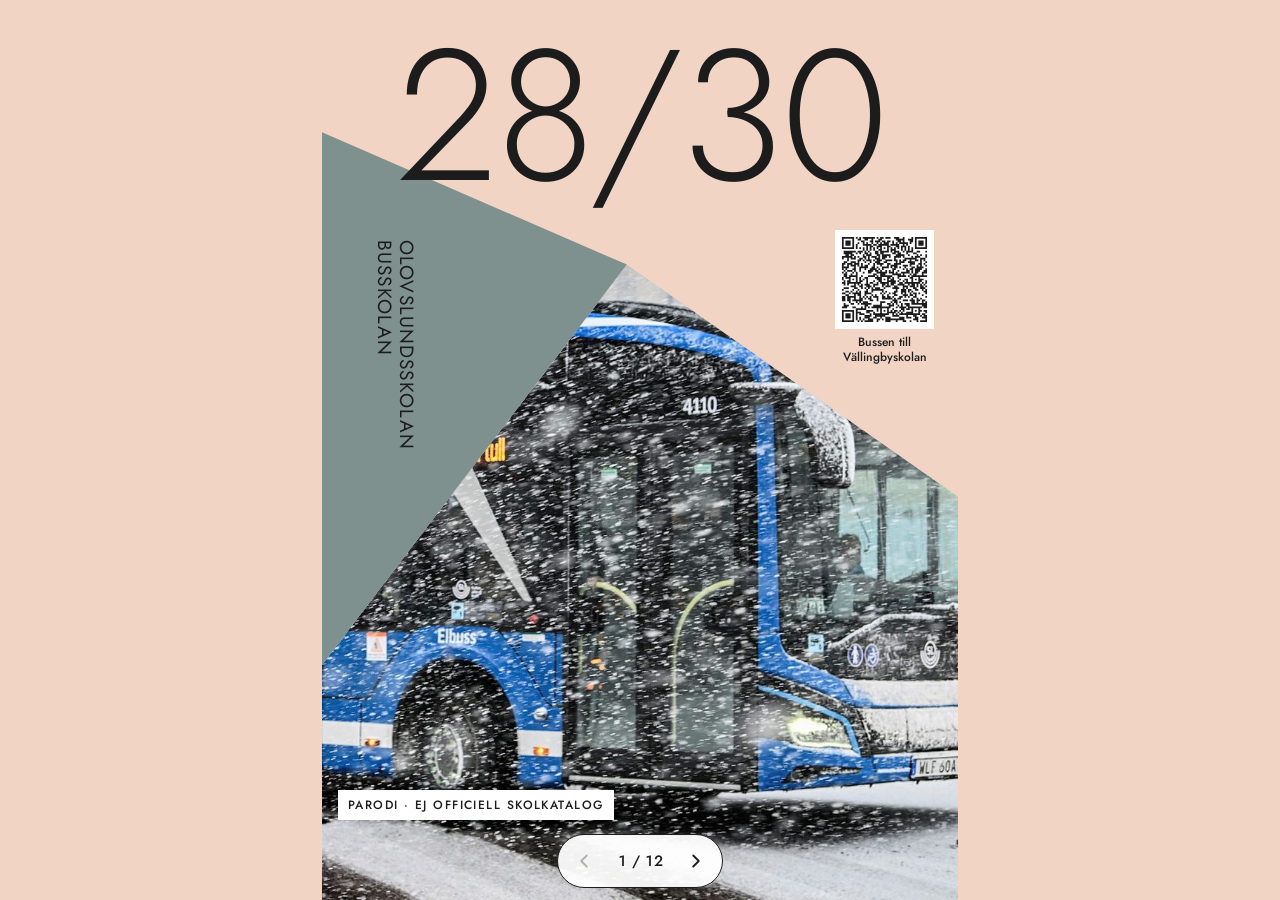
==== commit 573a24f7: "Återgå till första omgångens bilder på omslag och klassidor Omslag, klassidor, delningsbild och PDF " ====
--- a/site/index.html
+++ b/site/index.html
@@ -25,7 +25,7 @@
   <section class="slide slide--cover" id="sida-1" aria-label="Sida 1 av 12: omslag">
     <div class="cover">
       <div class="cover__photo">
-        <img src="img/cover-buss.jpg" alt="Utbränd röd ledbuss på en snöig väg, med en brandman som släcker bredvid">
+        <img src="img/buss-4110-linje2.jpg" alt="Blå elbuss på linje 2 mot Norrtull i kraftigt snöfall">
       </div>
       <div class="cover__triangle" aria-hidden="true"></div>
       <h1 class="cover__year"><span class="visually-hidden">Skolkatalog </span>28/30</h1>
@@ -77,11 +77,11 @@
       <header class="year"><span class="year__num" aria-hidden="true">F</span><h2 class="year__label">Förskoleklass</h2></header>
       <div class="cards">
         <figure class="card card--big">
-          <div class="photo" style="--pos: 50% 55%"><img src="img/n3-tvars-over-vagen.jpg" alt="Röd buss som står snett över en landsväg med framhjulen i vägkanten, en vit skåpbil kör förbi" loading="lazy"></div>
+          <div class="photo" style="--pos: 70% 50%"><img src="img/buss-4110-linje2.jpg" alt="Blå elbuss på linje 2 mot Norrtull i kraftigt snöfall" loading="lazy"><span class="badge">Linje 2</span></div>
           <figcaption>Klass FA</figcaption>
         </figure>
         <figure class="card">
-          <div class="photo" style="--pos: 50% 18%"><img src="img/n7-hallplats-vallingby.jpg" alt="Hållplats D Vällingby med skylt för linje 115, en röd buss bakom ett krossat vänthus" loading="lazy"></div>
+          <div class="photo" style="--pos: 60% 55%"><img src="img/gula-husen.jpg" alt="Röda bussar på en snöig väg mellan gula trähus" loading="lazy"></div>
           <figcaption>Klass FB</figcaption>
         </figure>
         <figure class="card">
@@ -98,15 +98,15 @@
       <header class="year"><span class="year__num" aria-hidden="true">1</span><h2 class="year__label">Årskurs 1</h2></header>
       <div class="cards">
         <figure class="card card--big">
-          <div class="photo" style="--pos: 50% 60%"><img src="img/n2-krossad-front.jpg" alt="Röd buss med krossad framruta och söndersliten front efter en olycka, en snöig gran i förgrunden" loading="lazy"></div>
+          <div class="photo" style="--pos: 50% 45%"><img src="img/buss-5536.jpg" alt="Människor i varselvästar och vinterkläder trycker på en röd buss i blåskymning" loading="lazy"></div>
           <figcaption>Klass 1A</figcaption>
         </figure>
         <figure class="card">
-          <div class="photo" style="--pos: 50% 28%"><img src="img/n8-hallplats-tak.jpg" alt="Röd buss bakifrån med ett nedrasat hållplatstak lutat mot sidan, höghus i bakgrunden" loading="lazy"></div>
+          <div class="photo" style="--pos: 30% 55%"><img src="img/scania-1615.jpg" alt="Röd Scania-buss på en snöig väg" loading="lazy"></div>
           <figcaption>Klass 1B</figcaption>
         </figure>
         <figure class="card">
-          <div class="photo" style="--pos: 55% 50%"><img src="img/n4-valt-brandman.jpg" alt="Räddningspersonal i gul jacka går mot en vält röd buss på en snöig skogsväg" loading="lazy"></div>
+          <div class="photo" style="--pos: 75% 50%"><img src="img/scania-1613.jpg" alt="Röd Scania-buss täckt av snö på en skogsväg" loading="lazy"></div>
           <figcaption>Klass 1C</figcaption>
         </figure>
       </div>
@@ -119,15 +119,15 @@
       <header class="year"><span class="year__num" aria-hidden="true">2</span><h2 class="year__label">Årskurs 2</h2></header>
       <div class="cards">
         <figure class="card card--big">
-          <div class="photo"><img src="img/buss-4110-linje2.jpg" alt="Blå elbuss på linje 2 mot Norrtull i kraftigt snöfall" loading="lazy"><span class="badge">Linje 2</span></div>
+          <div class="photo"><img src="img/bla-bussar-snostorm.jpg" alt="Blå bussar i kraftigt snöfall på en trafikled" loading="lazy"></div>
           <figcaption>Klass 2A</figcaption>
         </figure>
         <figure class="card">
-          <div class="photo" style="--pos: 50% 50%"><img src="img/n6-dike-trasig-ruta.jpg" alt="Röd buss med krossad framruta i ett dike vid en väg" loading="lazy"></div>
+          <div class="photo" style="--zoom: 1.6; --origin: 85% 30%"><img src="img/buss-4110-linje2.jpg" alt="Fronten på en blå elbuss med skylten 2 Norrtull i snöfall" loading="lazy"><span class="badge">Linje 2</span></div>
           <figcaption>Klass 2B</figcaption>
         </figure>
         <figure class="card">
-          <div class="photo" style="--zoom: 2.2; --origin: 80% 58%"><img src="img/n5-snovag-bussar.jpg" alt="Röd MAN-buss bakifrån, snötäckt, parkerad i skogen" loading="lazy"></div>
+          <div class="photo" style="--zoom: 1.6; --origin: 30% 35%"><img src="img/ledbuss-445.jpg" alt="Skylten 445 Slussen på en röd ledbuss i ett dike" loading="lazy"><span class="badge">Linje 445</span></div>
           <figcaption>Klass 2C</figcaption>
         </figure>
       </div>
@@ -140,15 +140,15 @@
       <header class="year"><span class="year__num" aria-hidden="true">3</span><h2 class="year__label">Årskurs 3</h2></header>
       <div class="cards">
         <figure class="card card--big">
-          <div class="photo" style="--pos: 50% 55%"><img src="img/n5-snovag-bussar.jpg" alt="Snötyngd skog där flera röda bussar kört fast, människor i varselkläder står på vägen" loading="lazy"></div>
+          <div class="photo" style="--pos: 50% 65%; --zoom: 1.15; --origin: 70% 60%"><img src="img/gula-husen.jpg" alt="Röda bussar som kört fast på en snöig väg, gula trähus i bakgrunden" loading="lazy"></div>
           <figcaption>Klass 3A</figcaption>
         </figure>
         <figure class="card">
-          <div class="photo" style="--pos: 50% 0%; --zoom: 1.8; --origin: 100% 20%"><img src="img/n7-hallplats-vallingby.jpg" alt="Röd MAN-buss bakifrån vid en hållplats i Vällingby" loading="lazy"></div>
+          <div class="photo" style="--zoom: 1.5; --origin: 40% 55%"><img src="img/buss-5536.jpg" alt="Människor som trycker på en röd buss i snön" loading="lazy"></div>
           <figcaption>Klass 3B</figcaption>
         </figure>
         <figure class="card">
-          <div class="photo" style="--pos: 35% 50%"><img src="img/bla-bussar-snostorm.jpg" alt="Blå buss i kraftigt snöfall på en trafikled" loading="lazy"></div>
+          <div class="photo" style="--zoom: 1.6; --origin: 25% 75%"><img src="img/scania-1615.jpg" alt="Fronten på en röd Scania-buss i snö" loading="lazy"></div>
           <figcaption>Klass 3C</figcaption>
         </figure>
       </div>
@@ -161,15 +161,15 @@
       <header class="year"><span class="year__num" aria-hidden="true">4</span><h2 class="year__label">Årskurs 4</h2></header>
       <div class="cards">
         <figure class="card card--big">
-          <div class="photo" style="--pos: 50% 60%"><img src="img/n1-valt-ambulans.jpg" alt="Röd buss som ligger på sidan i ett dike i snön, med ambulans i bakgrunden" loading="lazy"></div>
+          <div class="photo" style="--pos: 50% 60%; --zoom: 1.25; --origin: 75% 60%"><img src="img/scania-1613.jpg" alt="Snötäckt röd Scania-buss med fler bussar bakom på en skogsväg" loading="lazy"></div>
           <figcaption>Klass 4A</figcaption>
         </figure>
         <figure class="card">
-          <div class="photo" style="--zoom: 1.6; --origin: 85% 30%"><img src="img/buss-4110-linje2.jpg" alt="Fronten på en blå elbuss med skylten 2 Norrtull i snöfall" loading="lazy"><span class="badge">Linje 2</span></div>
+          <div class="photo" style="--zoom: 1.5; --origin: 20% 55%"><img src="img/bla-bussar-snostorm.jpg" alt="Blå buss bakifrån i snöoväder" loading="lazy"></div>
           <figcaption>Klass 4B</figcaption>
         </figure>
         <figure class="card">
-          <div class="photo" style="--zoom: 1.6; --origin: 30% 35%"><img src="img/ledbuss-445.jpg" alt="Skylten 445 Slussen på en röd ledbuss i ett dike" loading="lazy"><span class="badge">Linje 445</span></div>
+          <div class="photo" style="--zoom: 1.6; --origin: 45% 55%"><img src="img/buss-4110-linje2.jpg" alt="Sidan på en blå elbuss på linje 2 i snöfall" loading="lazy"><span class="badge">Linje 2</span></div>
           <figcaption>Klass 4C</figcaption>
         </figure>
       </div>
@@ -182,11 +182,11 @@
       <header class="year"><span class="year__num" aria-hidden="true">5</span><h2 class="year__label">Årskurs 5</h2></header>
       <div class="cards cards--two">
         <figure class="card card--big">
-          <div class="photo" style="--pos: 50% 60%"><img src="img/gula-husen.jpg" alt="Röda bussar som kört fast på en snöig väg mellan gula trähus" loading="lazy"></div>
+          <div class="photo" style="--pos: 50% 55%; --zoom: 1.2; --origin: 60% 55%"><img src="img/ledbuss-445.jpg" alt="Röd ledbuss på linje 445 mot Slussen, snett i ett dike" loading="lazy"><span class="badge">Linje 445</span></div>
           <figcaption>Klass 5A</figcaption>
         </figure>
         <figure class="card card--big">
-          <div class="photo"><img src="img/scania-1613.jpg" alt="Snötäckt röd Scania-buss med fler bussar bakom på en skogsväg" loading="lazy"></div>
+          <div class="photo" style="--zoom: 1.5; --origin: 20% 45%"><img src="img/gula-husen.jpg" alt="Gula trähus och röda bussar längre bort på en snöig väg" loading="lazy"></div>
           <figcaption>Klass 5B</figcaption>
         </figure>
       </div>
@@ -199,11 +199,11 @@
       <header class="year"><span class="year__num" aria-hidden="true">6</span><h2 class="year__label">Årskurs 6</h2></header>
       <div class="cards cards--two">
         <figure class="card card--big">
-          <div class="photo" style="--pos: 50% 55%"><img src="img/buss-5536.jpg" alt="Människor i varselvästar trycker på en röd buss framför ett tegelhus i blåskymning" loading="lazy"></div>
+          <div class="photo" style="--pos: 50% 35%; --zoom: 1.1; --origin: 70% 40%"><img src="img/buss-5536.jpg" alt="Röd buss framför ett tegelhus i blåskymning, människor trycker på bussen" loading="lazy"></div>
           <figcaption>Klass 6A</figcaption>
         </figure>
         <figure class="card card--big">
-          <div class="photo"><img src="img/scania-1615.jpg" alt="Röda bussar på en snöig väg mellan snötyngda granar" loading="lazy"></div>
+          <div class="photo" style="--zoom: 1.35; --origin: 80% 50%"><img src="img/scania-1615.jpg" alt="Röda bussar på en snöig väg mellan snötyngda granar" loading="lazy"></div>
           <figcaption>Klass 6B</figcaption>
         </figure>
       </div>
